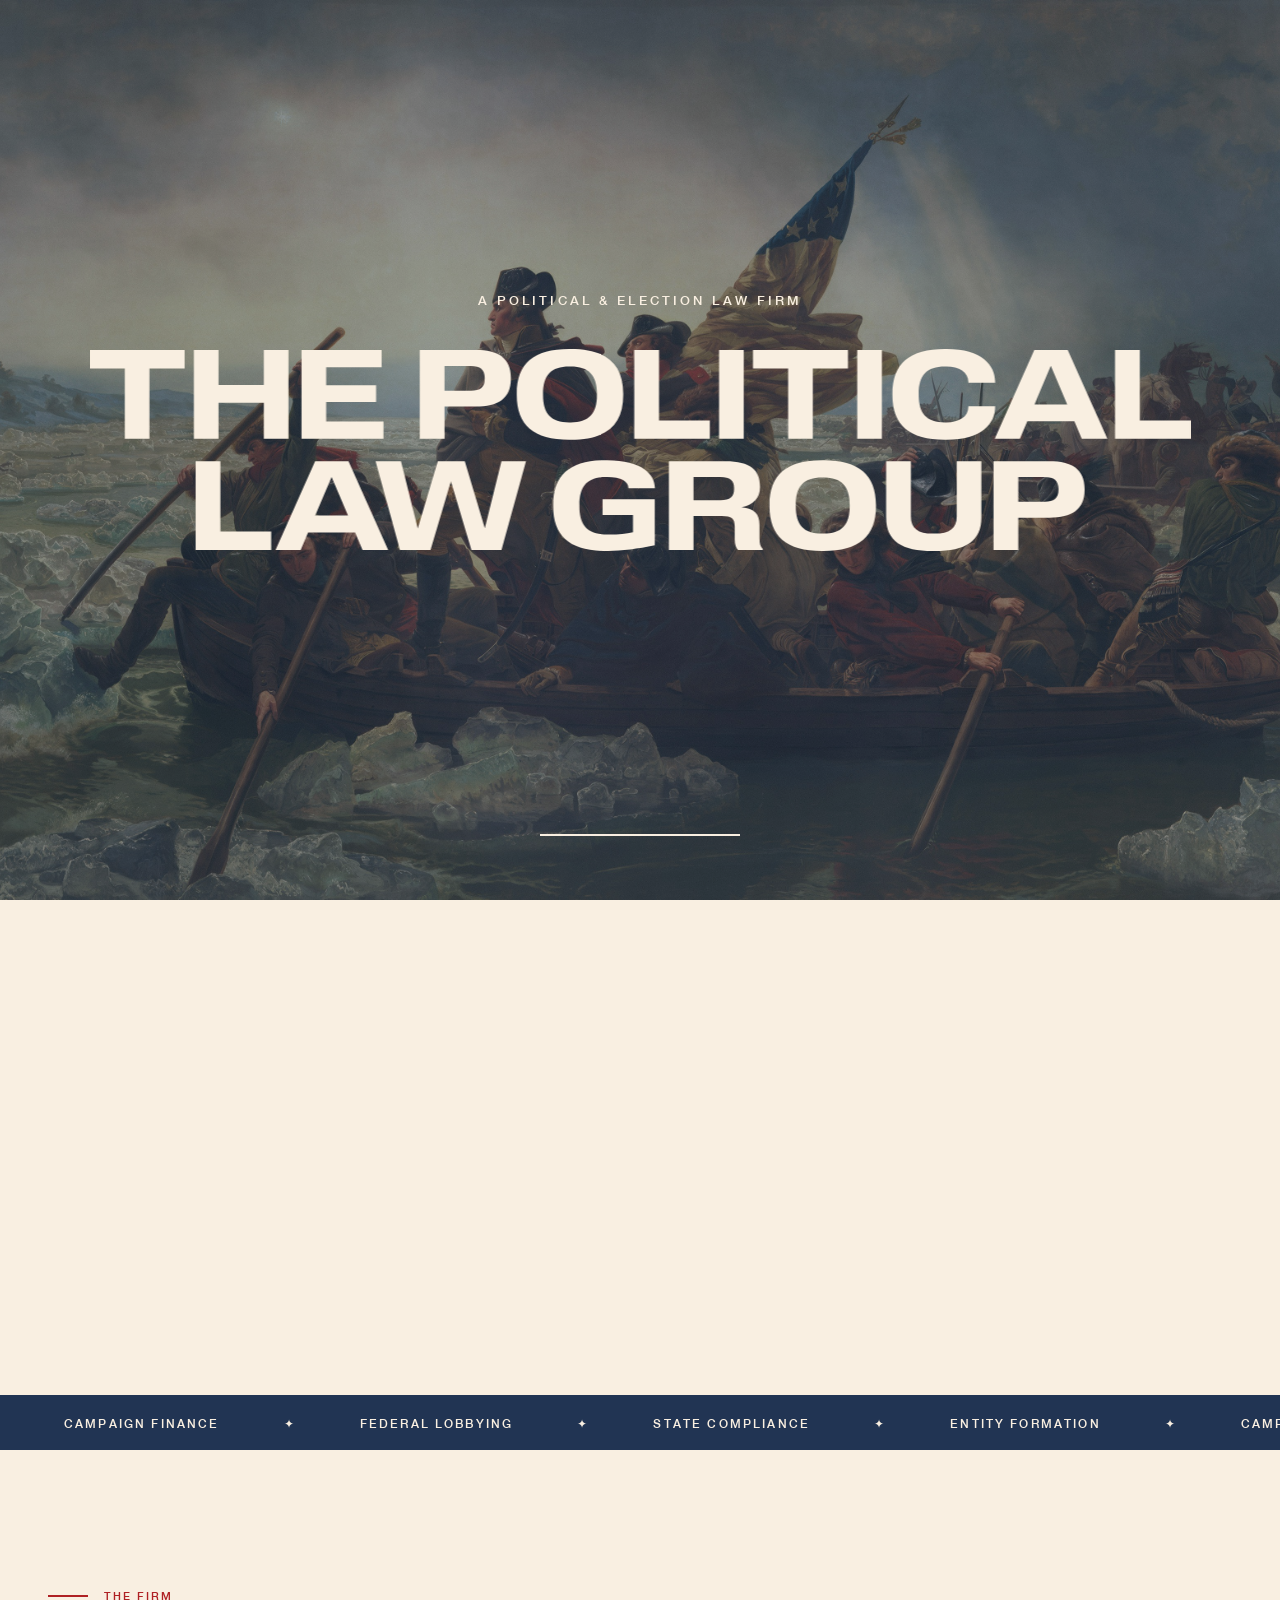
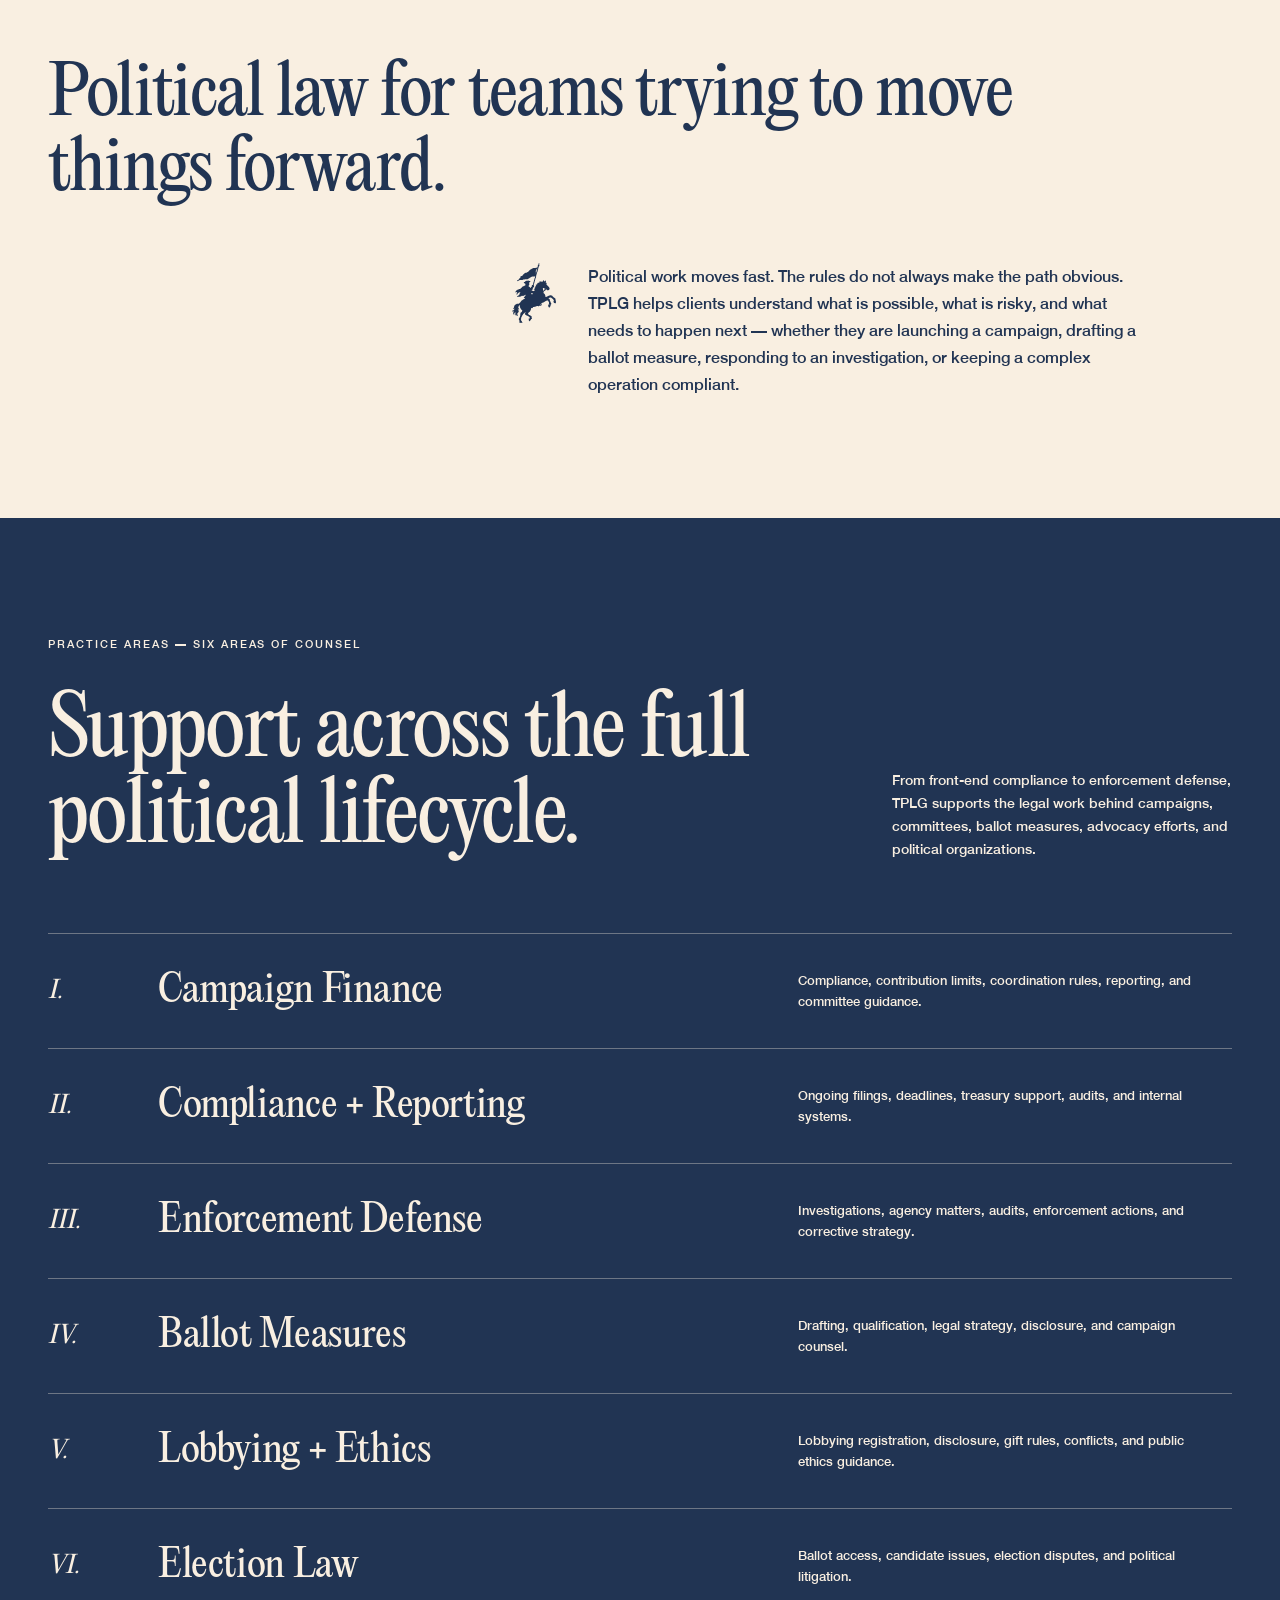
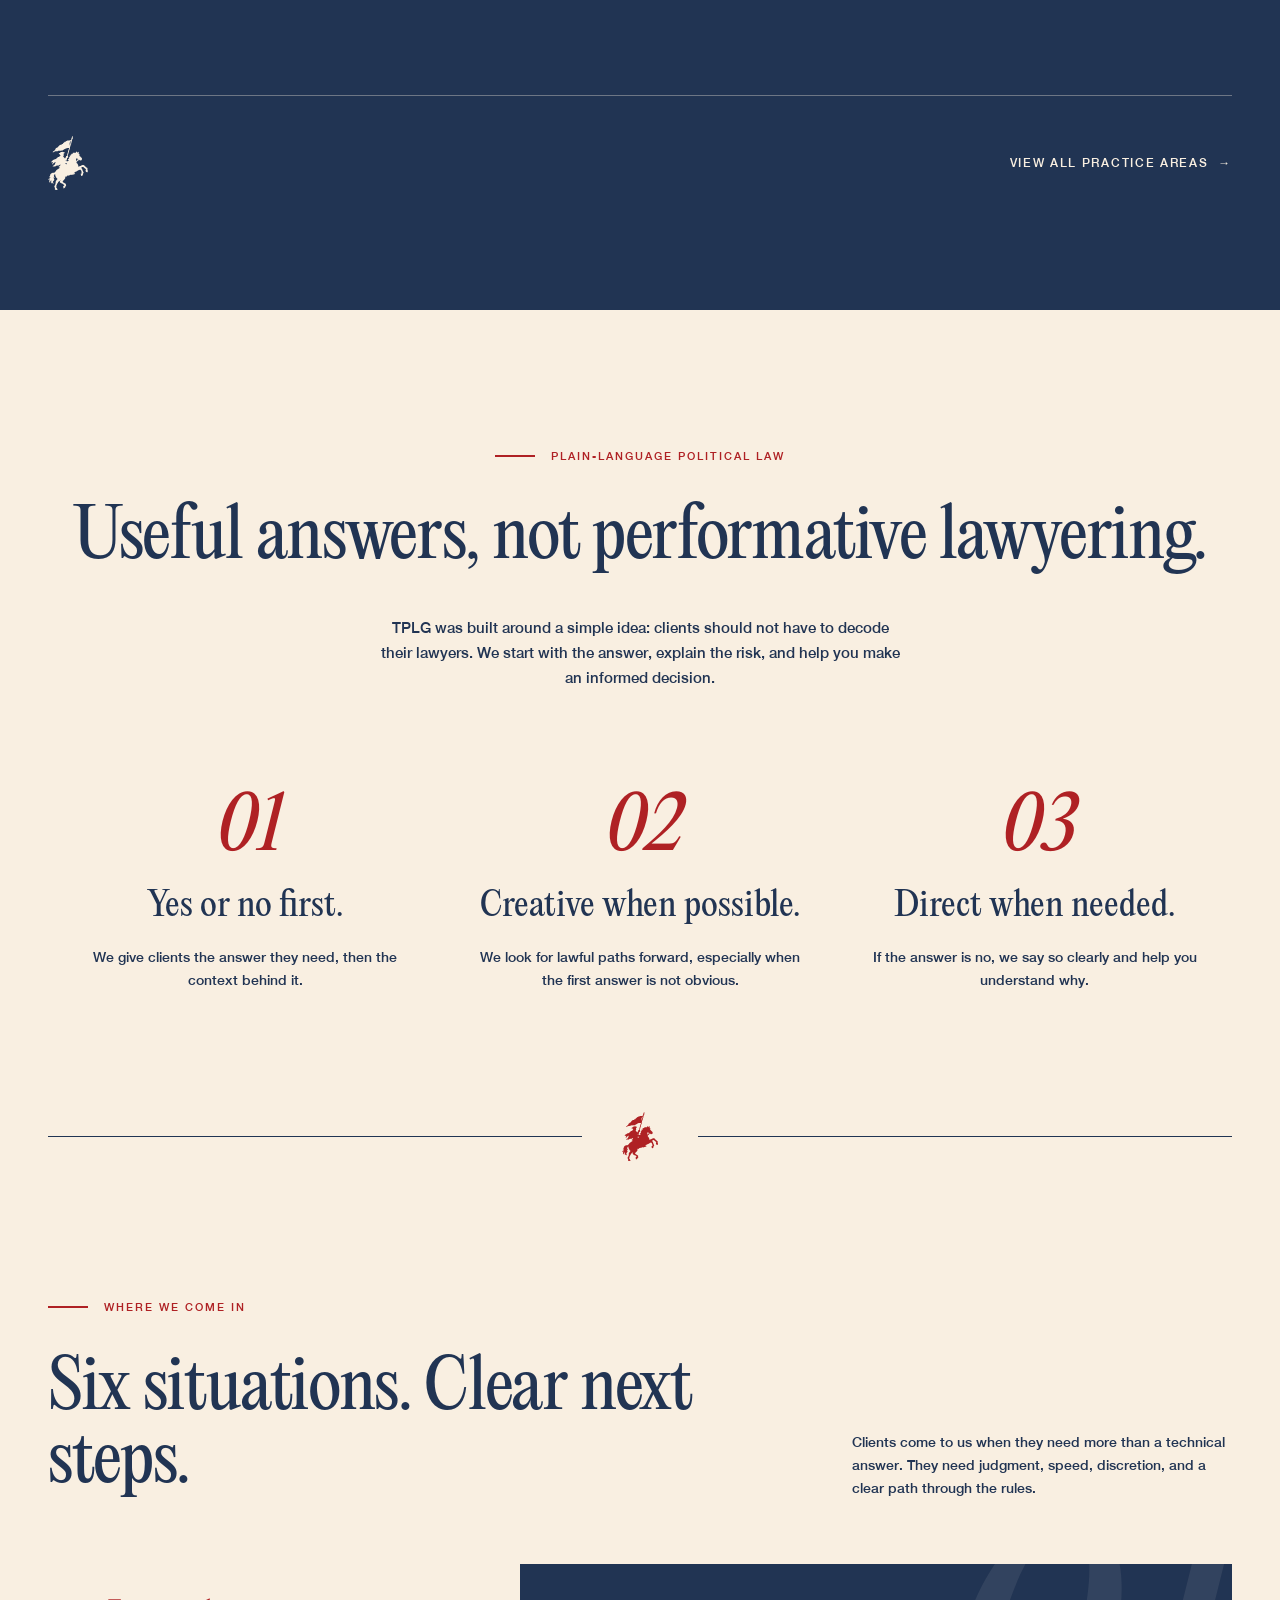
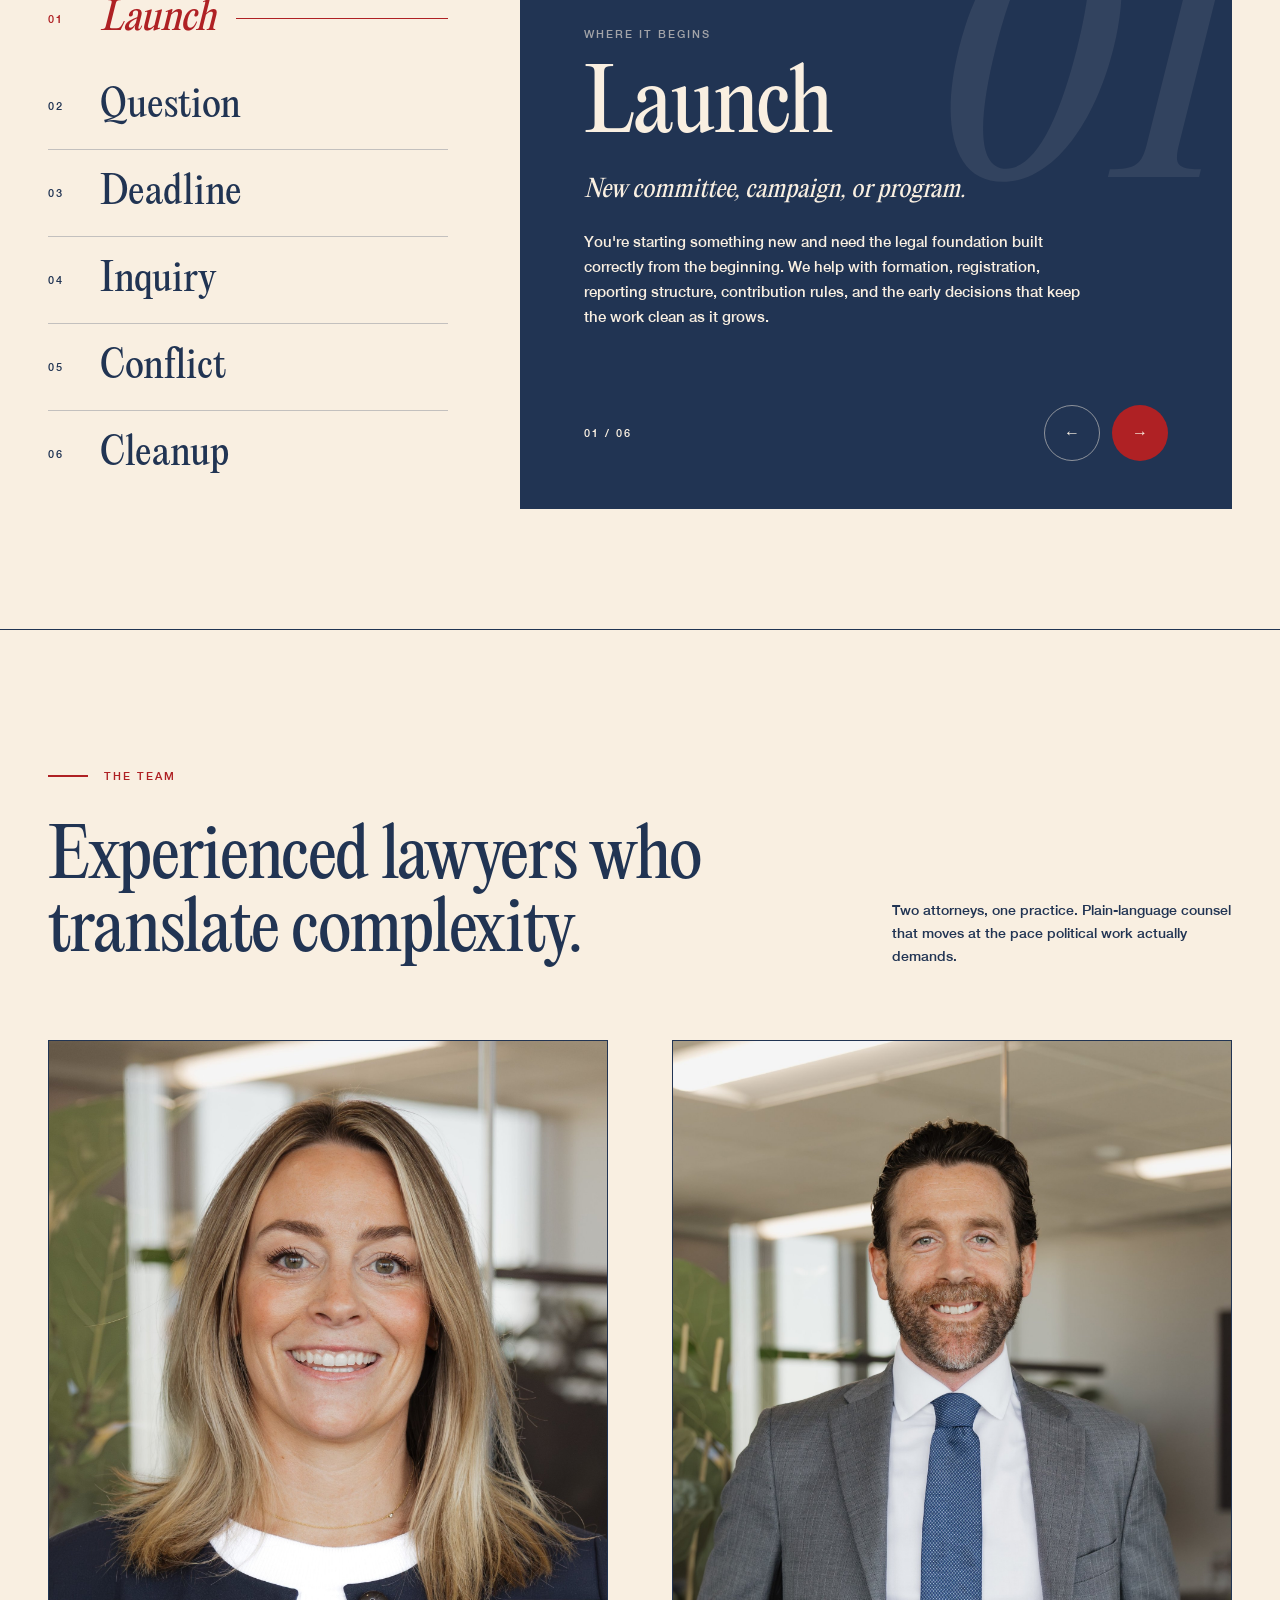
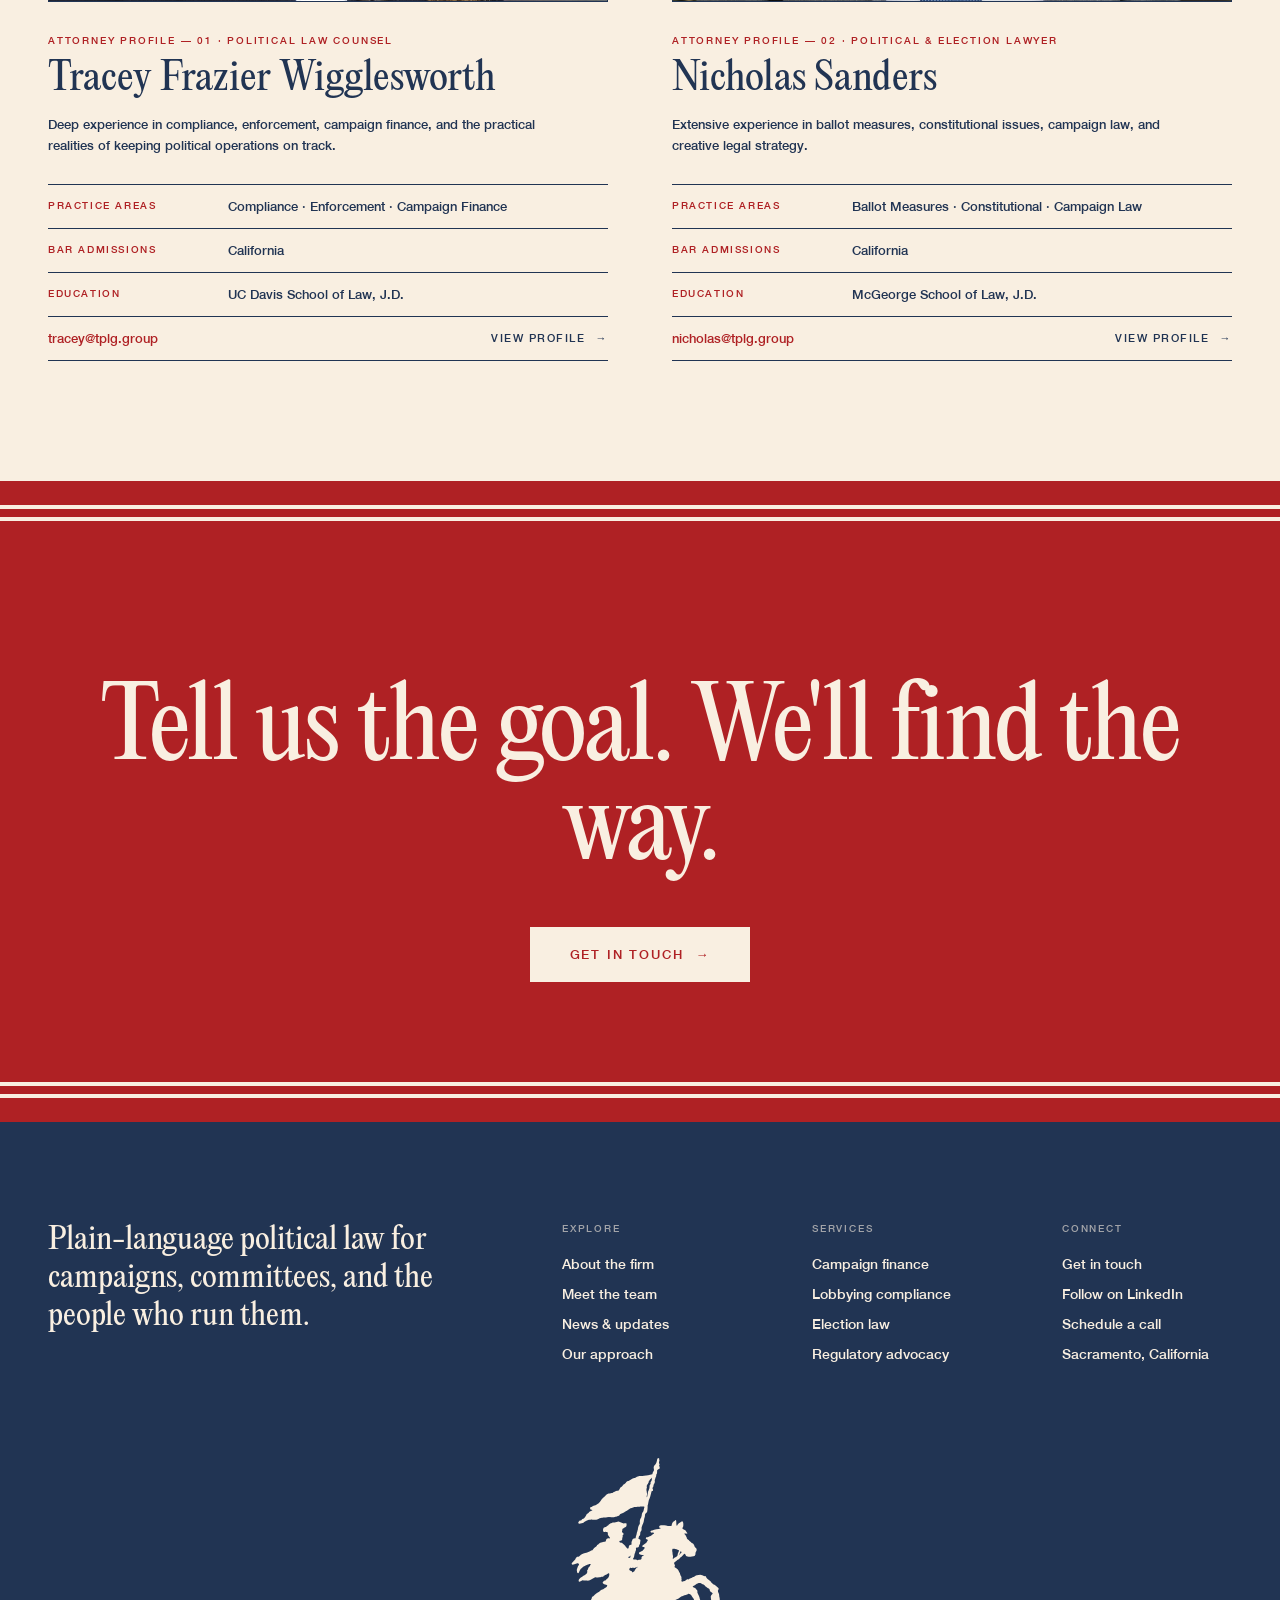
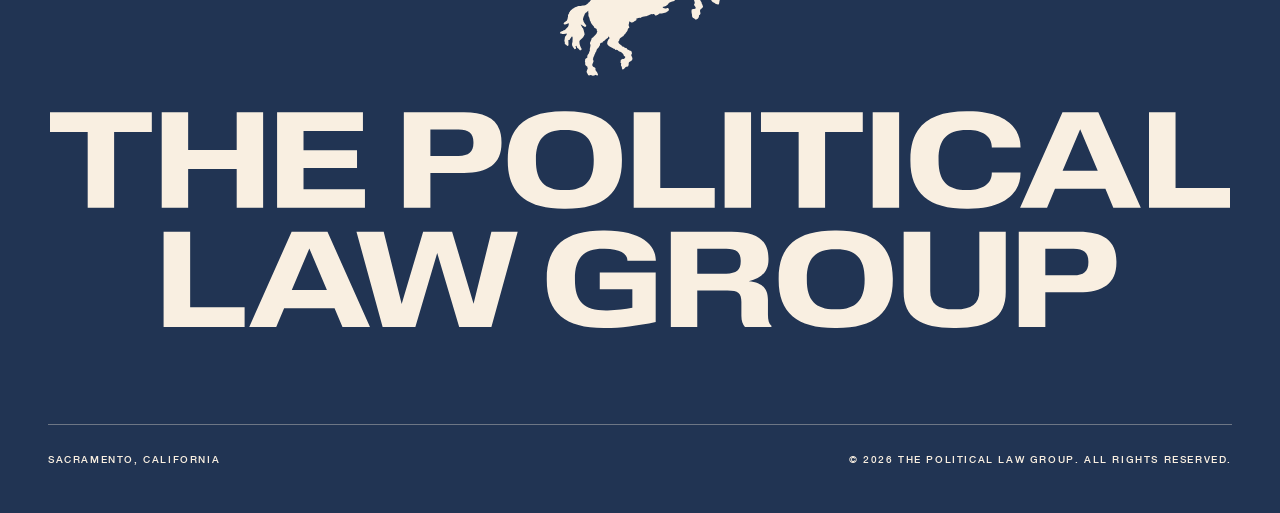
==== index.html @ 7b1a7333 "TPLG homepage — initial build Editorial homepage for The Political Law Group: loading sequence with " ====
<!DOCTYPE html>
<html lang="en">
<head>
  <meta charset="UTF-8" />
  <meta name="viewport" content="width=device-width, initial-scale=1.0" />
  <title>The Political Law Group — A Political &amp; Election Law Firm</title>
  <meta name="description" content="Fast, clear answers on campaign finance, lobbying, and political activity — so your organization keeps moving." />
  <link rel="stylesheet" href="styles.css" />
</head>
<body class="is-loading">

  <!-- ===================== LOADER ===================== -->
  <div class="loader" id="loader" aria-hidden="true">
    <img class="loader__painting" id="loaderPainting" src="assets/Loading.jpg" alt="" />
    <div class="loader__tint"></div>
    <span class="loader__tagline" id="loaderTagline">A Political &amp; Election Law Firm</span>
    <div class="loader__mark" id="loaderMark">
      <img class="loader__mark-white" id="loaderMarkWhite" src="assets/Wordmark-White.svg" alt="The Political Law Group" />
      <img class="loader__mark-navy" id="loaderMarkNavy" src="assets/Wordmark.svg" alt="" />
    </div>
    <div class="loader__progress"><div class="loader__progress-fill" id="loaderProgress"></div></div>
  </div>

  <!-- ===================== HEADER ===================== -->
  <header class="nav" id="siteHeader">
    <div class="nav__side nav__side--left">
      <span class="micro">Sacramento, California</span>
    </div>
    <img class="nav__wordmark" id="headerMark" src="assets/Wordmark.svg" alt="The Political Law Group" />
    <div class="nav__side nav__side--right">
      <a class="nav__link" href="#contact">Contact</a>
      <button class="menu-btn" id="menuBtn" aria-expanded="false" aria-controls="menuOverlay">
        <svg viewBox="0 0 18 10" width="18" height="10" aria-hidden="true"><line x1="0" y1="1" x2="18" y2="1"/><line x1="0" y1="9" x2="18" y2="9"/></svg>
        <span>Menu</span>
      </button>
    </div>
  </header>

  <!-- ===================== MENU OVERLAY ===================== -->
  <div class="menu" id="menuOverlay" aria-hidden="true">
    <div class="menu__bar">
      <span class="micro micro--cream">Sacramento, California</span>
      <img class="menu__wordmark" src="assets/Wordmark-White.svg" alt="The Political Law Group" />
      <button class="menu-btn menu-btn--close" id="menuClose">
        <svg viewBox="0 0 14 14" width="14" height="14" aria-hidden="true"><line x1="1" y1="1" x2="13" y2="13"/><line x1="13" y1="1" x2="1" y2="13"/></svg>
        <span>Close</span>
      </button>
    </div>
    <div class="menu__body">
      <nav class="menu__primary" aria-label="Main">
        <a class="menu__item" href="#practice-areas"><span class="menu__num">01</span><span class="menu__label">Practice Areas</span></a>
        <a class="menu__item" href="#team"><span class="menu__num">02</span><span class="menu__label">Team</span></a>
        <a class="menu__item" href="#"><span class="menu__num">03</span><span class="menu__label">Newsroom</span></a>
        <a class="menu__item" href="#approach"><span class="menu__num">04</span><span class="menu__label">Our Approach</span></a>
        <a class="menu__item" href="#contact"><span class="menu__num">05</span><span class="menu__label">Contact</span></a>
      </nav>
      <aside class="menu__aside">
        <div class="menu__aside-links">
          <span class="micro micro--dim">Practice Areas</span>
          <a href="#practice-areas">Campaign Finance</a>
          <a href="#practice-areas">Compliance + Reporting</a>
          <a href="#practice-areas">Enforcement Defense</a>
          <a href="#practice-areas">Ballot Measures</a>
          <a href="#practice-areas">Lobbying + Ethics</a>
          <a href="#practice-areas">Election Law</a>
        </div>
        <div class="menu__aside-bottom">
          <img src="assets/Mark-White.svg" alt="" width="44" height="60" />
          <span class="menu__tagline">Get to Yes.</span>
          <span class="micro micro--dim">Sacramento, California</span>
        </div>
      </aside>
    </div>
  </div>

  <main>
    <!-- ===================== HERO ===================== -->
    <section class="hero">
      <h1 class="hero__title reveal-load" data-load-order="1">An old promise.<br />New work.</h1>
      <div class="hero__sub">
        <div class="hero__mark reveal-load" data-load-order="3"><img src="assets/Mark-Red.svg" alt="" /></div>
        <p class="hero__dek reveal-load" data-load-order="2">Fast, clear answers on campaign finance, lobbying, and political activity&nbsp;— so your organization keeps moving.</p>
        <div class="hero__cta reveal-load" data-load-order="3">
          <a class="btn btn--red" href="#practice-areas">See Practice Areas</a>
        </div>
      </div>
      <div class="hero__image reveal-load" data-load-order="4">
        <img src="assets/Sacramento.jpg" alt="The Sacramento skyline with the California State Capitol" />
      </div>
    </section>

    <!-- ===================== TICKER ===================== -->
    <div class="ticker" aria-hidden="true">
      <div class="ticker__track" id="tickerTrack">
        <span>Campaign Finance</span><span class="ticker__star">✦</span>
        <span>Federal Lobbying</span><span class="ticker__star">✦</span>
        <span>State Compliance</span><span class="ticker__star">✦</span>
        <span>Entity Formation</span><span class="ticker__star">✦</span>
      </div>
    </div>

    <!-- ===================== INTRO ===================== -->
    <section class="intro">
      <div class="kicker reveal"><span class="kicker__rule"></span><span class="micro micro--red">The Firm</span></div>
      <h2 class="intro__statement reveal">Political law for teams trying to move things forward.</h2>
      <div class="intro__body-row reveal">
        <div class="intro__body-col">
          <img src="assets/Mark-Blue.svg" alt="" width="44" height="60" />
          <p>Political work moves fast. The rules do not always make the path obvious. TPLG helps clients understand what is possible, what is risky, and what needs to happen next — whether they are launching a campaign, drafting a ballot measure, responding to an investigation, or keeping a complex operation compliant.</p>
        </div>
      </div>
    </section>

    <!-- ===================== PRACTICE AREAS ===================== -->
    <section class="pa" id="practice-areas">
      <div class="pa__header">
        <div class="pa__header-left">
          <span class="micro micro--cream reveal">Practice Areas — Six Areas of Counsel</span>
          <h2 class="pa__title reveal">Support across the full political lifecycle.</h2>
        </div>
        <p class="pa__dek reveal">From front-end compliance to enforcement defense, TPLG supports the legal work behind campaigns, committees, ballot measures, advocacy efforts, and political organizations.</p>
      </div>
      <div class="pa__list">
        <div class="pa__row reveal"><span class="pa__numeral">I.</span><span class="pa__name">Campaign Finance</span><p class="pa__desc">Compliance, contribution limits, coordination rules, reporting, and committee guidance.</p></div>
        <div class="pa__row reveal"><span class="pa__numeral">II.</span><span class="pa__name">Compliance + Reporting</span><p class="pa__desc">Ongoing filings, deadlines, treasury support, audits, and internal systems.</p></div>
        <div class="pa__row reveal"><span class="pa__numeral">III.</span><span class="pa__name">Enforcement Defense</span><p class="pa__desc">Investigations, agency matters, audits, enforcement actions, and corrective strategy.</p></div>
        <div class="pa__row reveal"><span class="pa__numeral">IV.</span><span class="pa__name">Ballot Measures</span><p class="pa__desc">Drafting, qualification, legal strategy, disclosure, and campaign counsel.</p></div>
        <div class="pa__row reveal"><span class="pa__numeral">V.</span><span class="pa__name">Lobbying + Ethics</span><p class="pa__desc">Lobbying registration, disclosure, gift rules, conflicts, and public ethics guidance.</p></div>
        <div class="pa__row reveal"><span class="pa__numeral">VI.</span><span class="pa__name">Election Law</span><p class="pa__desc">Ballot access, candidate issues, election disputes, and political litigation.</p></div>
      </div>
      <div class="pa__footer reveal">
        <img src="assets/Mark-White.svg" alt="" width="40" height="54" />
        <a class="text-link text-link--cream" href="#practice-areas">View All Practice Areas <span class="arrow">→</span></a>
      </div>
    </section>

    <!-- ===================== APPROACH ===================== -->
    <section class="approach" id="approach">
      <div class="kicker kicker--center reveal"><span class="kicker__rule"></span><span class="micro micro--red">Plain-Language Political Law</span></div>
      <h2 class="approach__title reveal">Useful answers, not performative lawyering.</h2>
      <p class="approach__dek reveal">TPLG was built around a simple idea: clients should not have to decode their lawyers. We start with the answer, explain the risk, and help you make an informed decision.</p>
      <div class="approach__cols reveal">
        <div class="approach__col"><span class="approach__num">01</span><h3>Yes or no first.</h3><p>We give clients the answer they need, then the context behind it.</p></div>
        <div class="approach__col"><span class="approach__num">02</span><h3>Creative when possible.</h3><p>We look for lawful paths forward, especially when the first answer is not obvious.</p></div>
        <div class="approach__col"><span class="approach__num">03</span><h3>Direct when needed.</h3><p>If the answer is no, we say so clearly and help you understand why.</p></div>
      </div>
    </section>

    <!-- ===================== DIVIDER ===================== -->
    <div class="divider reveal" aria-hidden="true">
      <span class="divider__rule"></span>
      <img src="assets/Mark-Red.svg" alt="" width="36" height="49" />
      <span class="divider__rule"></span>
    </div>

    <!-- ===================== SITUATIONS ===================== -->
    <section class="situations" id="situations">
      <div class="situations__header">
        <div class="situations__header-left">
          <div class="kicker reveal"><span class="kicker__rule"></span><span class="micro micro--red">Where We Come In</span></div>
          <h2 class="situations__title reveal">Six situations. Clear next steps.</h2>
        </div>
        <p class="situations__dek reveal">Clients come to us when they need more than a technical answer. They need judgment, speed, discretion, and a clear path through the rules.</p>
      </div>
      <div class="situations__carousel reveal">
        <div class="situations__index" id="situationsIndex" role="tablist" aria-label="Situations"></div>
        <div class="situation-card">
          <span class="situation-card__ghost" id="cardGhost">01</span>
          <div class="situation-card__content" id="cardContent">
            <span class="micro micro--dim-cream" id="cardKicker">Where It Begins</span>
            <span class="situation-card__word" id="cardWord">Launch</span>
            <span class="situation-card__case" id="cardCase">New committee, campaign, or program.</span>
            <p class="situation-card__body" id="cardBody">You're starting something new and need the legal foundation built correctly from the beginning. We help with formation, registration, reporting structure, contribution rules, and the early decisions that keep the work clean as it grows.</p>
          </div>
          <div class="situation-card__bottom">
            <span class="micro micro--cream" id="cardCounter">01 / 06</span>
            <div class="situation-card__arrows">
              <button class="arrow-btn arrow-btn--ghost" id="prevBtn" aria-label="Previous situation">←</button>
              <button class="arrow-btn arrow-btn--red" id="nextBtn" aria-label="Next situation">→</button>
            </div>
          </div>
        </div>
      </div>
    </section>

    <!-- ===================== TEAM ===================== -->
    <section class="team" id="team">
      <div class="team__header">
        <div class="team__header-left">
          <div class="kicker reveal"><span class="kicker__rule"></span><span class="micro micro--red">The Team</span></div>
          <h2 class="team__title reveal">Experienced lawyers who translate complexity.</h2>
        </div>
        <p class="team__dek reveal">Two attorneys, one practice. Plain-language counsel that moves at the pace political work actually demands.</p>
      </div>
      <div class="team__grid">
        <article class="profile reveal">
          <div class="profile__portrait"><img src="assets/Tracey.jpg" alt="Portrait of Tracey Frazier Wigglesworth" /></div>
          <span class="micro micro--red profile__kicker">Attorney Profile — 01 · Political Law Counsel</span>
          <h3 class="profile__name">Tracey Frazier Wigglesworth</h3>
          <p class="profile__bio">Deep experience in compliance, enforcement, campaign finance, and the practical realities of keeping political operations on track.</p>
          <div class="profile__details">
            <div class="profile__row"><span class="micro micro--red">Practice Areas</span><span>Compliance · Enforcement · Campaign Finance</span></div>
            <div class="profile__row"><span class="micro micro--red">Bar Admissions</span><span>California</span></div>
            <div class="profile__row"><span class="micro micro--red">Education</span><span>UC Davis School of Law, J.D.</span></div>
            <div class="profile__row profile__row--last">
              <a class="profile__email" href="mailto:tracey@tplg.group">tracey@tplg.group</a>
              <a class="text-link" href="#team">View Profile <span class="arrow">→</span></a>
            </div>
          </div>
        </article>
        <article class="profile reveal">
          <div class="profile__portrait"><img src="assets/Nicholas.jpg" alt="Portrait of Nicholas Sanders" /></div>
          <span class="micro micro--red profile__kicker">Attorney Profile — 02 · Political &amp; Election Lawyer</span>
          <h3 class="profile__name">Nicholas Sanders</h3>
          <p class="profile__bio">Extensive experience in ballot measures, constitutional issues, campaign law, and creative legal strategy.</p>
          <div class="profile__details">
            <div class="profile__row"><span class="micro micro--red">Practice Areas</span><span>Ballot Measures · Constitutional · Campaign Law</span></div>
            <div class="profile__row"><span class="micro micro--red">Bar Admissions</span><span>California</span></div>
            <div class="profile__row"><span class="micro micro--red">Education</span><span>McGeorge School of Law, J.D.</span></div>
            <div class="profile__row profile__row--last">
              <a class="profile__email" href="mailto:nicholas@tplg.group">nicholas@tplg.group</a>
              <a class="text-link" href="#team">View Profile <span class="arrow">→</span></a>
            </div>
          </div>
        </article>
      </div>
    </section>

    <!-- ===================== CTA ===================== -->
    <section class="cta" id="contact">
      <div class="cta__stripe cta__stripe--top" aria-hidden="true"></div>
      <div class="cta__stripe cta__stripe--bottom" aria-hidden="true"></div>
      <span class="micro micro--cream reveal">Ready When You Are</span>
      <h2 class="cta__title reveal">Tell us the goal. We'll find the way.</h2>
      <a class="btn btn--cream reveal" href="mailto:tracey@tplg.group">Get in Touch <span class="arrow">→</span></a>
    </section>
  </main>

  <!-- ===================== FOOTER ===================== -->
  <footer class="footer">
    <div class="footer__top">
      <p class="footer__tagline">Plain-language political law for campaigns, committees, and the people who run them.</p>
      <div class="footer__cols">
        <div class="footer__col">
          <span class="micro micro--dim-cream">Explore</span>
          <a href="#approach">About the firm</a>
          <a href="#team">Meet the team</a>
          <a href="#">News &amp; updates</a>
          <a href="#approach">Our approach</a>
        </div>
        <div class="footer__col">
          <span class="micro micro--dim-cream">Services</span>
          <a href="#practice-areas">Campaign finance</a>
          <a href="#practice-areas">Lobbying compliance</a>
          <a href="#practice-areas">Election law</a>
          <a href="#practice-areas">Regulatory advocacy</a>
        </div>
        <div class="footer__col">
          <span class="micro micro--dim-cream">Connect</span>
          <a href="mailto:tracey@tplg.group">Get in touch</a>
          <a href="#">Follow on LinkedIn</a>
          <a href="mailto:tracey@tplg.group">Schedule a call</a>
          <span class="footer__plain">Sacramento, California</span>
        </div>
      </div>
    </div>
    <div class="footer__lockup reveal">
      <img src="assets/Full-White.svg" alt="The Political Law Group" />
    </div>
    <div class="footer__bottom">
      <span class="micro micro--cream">Sacramento, California</span>
      <span class="micro micro--cream">© 2026 The Political Law Group. All rights reserved.</span>
    </div>
  </footer>

  <script src="script.js"></script>
</body>
</html>
---- styles.css ----
/* ============ TPLG — The Political Law Group ============ */

@font-face {
  font-family: "PP Editorial New";
  src: url("fonts/PPEditorialNew-Regular.otf") format("opentype");
  font-weight: 400;
  font-style: normal;
  font-display: swap;
}
@font-face {
  font-family: "Helvetica Neue Web";
  src: url("fonts/HelveticaNeue-Medium.ttf") format("truetype");
  font-weight: 500;
  font-style: normal;
  font-display: swap;
}

:root {
  --cream: #f9efe1;
  --navy: #213453;
  --red: #af2124;
  --cream-35: rgba(249, 239, 225, 0.35);
  --cream-60: rgba(249, 239, 225, 0.6);
  --navy-25: rgba(33, 52, 83, 0.25);
  --font-display: "PP Editorial New", "Times New Roman", serif;
  --font-body: "Helvetica Neue Web", "Helvetica Neue", Helvetica, Arial, sans-serif;
  --gutter: 48px;
  --ease-out: cubic-bezier(0.22, 1, 0.36, 1);
  --ease-spring: cubic-bezier(0.34, 1.4, 0.64, 1);
}

* { margin: 0; padding: 0; box-sizing: border-box; }
html { scroll-behavior: smooth; }
body {
  background: var(--cream);
  color: var(--navy);
  font-family: var(--font-body);
  font-weight: 500;
  overflow-x: hidden;
}
body.is-loading { overflow: hidden; }
img { display: block; max-width: 100%; }
a { color: inherit; text-decoration: none; }
button { font: inherit; background: none; border: none; cursor: pointer; }

/* ---------- shared type ---------- */
.micro {
  font-size: 11px;
  letter-spacing: 0.18em;
  text-transform: uppercase;
  color: var(--navy);
}
.micro--red { color: var(--red); }
.micro--cream { color: var(--cream); }
.micro--dim { color: var(--cream-60); }
.micro--dim-cream { color: var(--cream-60); }

.kicker { display: flex; align-items: center; gap: 16px; }
.kicker--center { justify-content: center; }
.kicker__rule { width: 40px; height: 2px; background: var(--red); }

.btn {
  display: inline-flex;
  align-items: center;
  gap: 12px;
  padding: 16px 28px;
  font-size: 12px;
  letter-spacing: 0.14em;
  text-transform: uppercase;
  transition: transform 0.35s var(--ease-out), background-color 0.35s, color 0.35s;
}
.btn--red { background: var(--red); color: var(--cream); }
.btn--red:hover { background: var(--navy); transform: translateY(-2px); }
.btn--cream { background: var(--cream); color: var(--red); padding: 20px 40px; font-size: 13px; }
.btn--cream:hover { background: var(--navy); color: var(--cream); transform: translateY(-2px); }

.text-link {
  font-size: 11px;
  letter-spacing: 0.14em;
  text-transform: uppercase;
  color: var(--navy);
  display: inline-flex;
  align-items: center;
  gap: 10px;
}
.text-link .arrow { transition: transform 0.3s var(--ease-out); }
.text-link:hover .arrow { transform: translateX(6px); }
.text-link--cream { color: var(--cream); font-size: 12px; }

/* ---------- loader ---------- */
.loader {
  position: fixed;
  inset: 0;
  z-index: 100;
  background: #1a2436;
  overflow: hidden;
  transition: transform 0.8s cubic-bezier(0.65, 0, 0.35, 1);
}
.loader__painting {
  position: absolute;
  inset: 0;
  width: 100%;
  height: 100%;
  object-fit: cover;
  opacity: 0;
  transform: scale(1.06);
  transition: opacity 1.2s ease-out, transform 1.4s ease-out;
}
.loader__tint {
  position: absolute;
  inset: 0;
  background: rgba(33, 52, 83, 0.45);
}
.loader.is-visible .loader__painting { opacity: 1; transform: scale(1); }

.loader__tagline {
  position: absolute;
  left: 50%;
  top: 20vh;
  transform: translate(-50%, 12px);
  font-size: 13px;
  letter-spacing: 0.24em;
  text-transform: uppercase;
  color: var(--cream);
  opacity: 0;
  transition: opacity 0.6s ease-out, transform 0.6s var(--ease-out);
  white-space: nowrap;
}
.loader__tagline.is-shown { opacity: 1; transform: translate(-50%, 0); }

.loader__mark {
  position: fixed;
  left: 50%;
  top: 50%;
  transform: translate(-50%, -50%) translateY(60px);
  z-index: 101;
  opacity: 0;
  transition:
    width 0.7s var(--ease-spring),
    transform 0.9s var(--ease-out),
    opacity 0.9s ease-out;
  will-change: transform, width;
}
.loader__mark.is-entering { opacity: 1; transform: translate(-50%, -50%); }
.loader__mark.is-flying {
  transition:
    left 0.8s cubic-bezier(0.65, 0, 0.35, 1),
    top 0.8s cubic-bezier(0.65, 0, 0.35, 1),
    width 0.8s cubic-bezier(0.65, 0, 0.35, 1);
}
.loader__mark img { width: 100%; height: auto; }
.loader__mark-navy {
  position: absolute;
  inset: 0;
  opacity: 0;
  transition: opacity 0.45s ease-in 0.25s;
}
.loader__mark.is-landing .loader__mark-navy { opacity: 1; }
.loader__mark.is-landing .loader__mark-white { opacity: 0; transition: opacity 0.45s ease-in 0.25s; }

.loader__progress {
  position: absolute;
  left: 50%;
  bottom: 64px;
  transform: translateX(-50%);
  width: 200px;
  height: 2px;
  background: rgba(249, 239, 225, 0.25);
}
.loader__progress-fill {
  width: 0%;
  height: 100%;
  background: var(--cream);
  transition: width 1.6s ease-in-out;
}
.loader.is-revealing { transform: translateY(-100%); }
.loader.is-done { display: none; }

/* ---------- header ---------- */
.nav {
  display: flex;
  align-items: center;
  justify-content: space-between;
  padding: 28px var(--gutter);
  border-bottom: 1px solid var(--navy);
  background: var(--cream);
}
.nav__side { display: flex; align-items: center; gap: 24px; width: 380px; flex-shrink: 0; }
.nav__side--right { justify-content: flex-end; }
.nav__side .micro { letter-spacing: 0.14em; }
.nav__wordmark { width: 380px; height: auto; flex-shrink: 0; }
body.is-loading .nav__wordmark { visibility: hidden; }
.nav__link {
  font-size: 12px;
  letter-spacing: 0.08em;
  text-transform: uppercase;
  position: relative;
}
.nav__link::after {
  content: "";
  position: absolute;
  left: 0;
  bottom: -4px;
  width: 100%;
  height: 1px;
  background: var(--navy);
  transform: scaleX(0);
  transform-origin: right;
  transition: transform 0.35s var(--ease-out);
}
.nav__link:hover::after { transform: scaleX(1); transform-origin: left; }

.menu-btn {
  display: flex;
  align-items: center;
  gap: 12px;
  padding: 14px 22px;
  background: var(--navy);
  color: var(--cream);
  font-size: 12px;
  letter-spacing: 0.14em;
  text-transform: uppercase;
  transition: background-color 0.35s;
}
.menu-btn svg line { stroke: var(--cream); stroke-width: 2; transition: transform 0.3s; }
.menu-btn:hover { background: var(--red); }
.menu-btn--close { background: var(--red); }
.menu-btn--close:hover { background: #8c1a1d; }

/* ---------- menu overlay ---------- */
.menu {
  position: fixed;
  inset: 0;
  z-index: 90;
  display: flex;
  flex-direction: column;
  background: var(--navy);
  transform: translateY(-100%);
  visibility: hidden;
  transition: transform 0.65s cubic-bezier(0.65, 0, 0.35, 1), visibility 0s linear 0.65s;
}
.menu.is-open {
  transform: translateY(0);
  visibility: visible;
  transition: transform 0.65s cubic-bezier(0.65, 0, 0.35, 1);
}
.menu__bar {
  display: flex;
  align-items: center;
  justify-content: space-between;
  padding: 28px var(--gutter);
  border-bottom: 1px solid var(--cream-35);
}
.menu__bar .micro--cream { letter-spacing: 0.14em; }
.menu__wordmark { width: 480px; height: auto; }
.menu__body {
  display: flex;
  gap: 80px;
  flex: 1;
  padding: 60px var(--gutter) 48px;
  overflow-y: auto;
}
.menu__primary { display: flex; flex-direction: column; flex: 1; }
.menu__item {
  display: flex;
  align-items: center;
  gap: 32px;
  padding: 26px 0;
  border-bottom: 1px solid var(--cream-35);
  opacity: 0;
  transform: translateY(24px);
  transition: opacity 0.5s var(--ease-out), transform 0.5s var(--ease-out);
}
.menu.is-open .menu__item { opacity: 1; transform: translateY(0); }
.menu.is-open .menu__item:nth-child(1) { transition-delay: 0.25s; }
.menu.is-open .menu__item:nth-child(2) { transition-delay: 0.32s; }
.menu.is-open .menu__item:nth-child(3) { transition-delay: 0.39s; }
.menu.is-open .menu__item:nth-child(4) { transition-delay: 0.46s; }
.menu.is-open .menu__item:nth-child(5) { transition-delay: 0.53s; }
.menu__num { font-size: 11px; letter-spacing: 0.18em; color: var(--cream-60); width: 48px; flex-shrink: 0; }
.menu__label {
  font-family: var(--font-display);
  font-weight: 400;
  font-size: clamp(40px, 4.4vw, 64px);
  line-height: 1.06;
  letter-spacing: -0.02em;
  color: var(--cream);
  transition: transform 0.4s var(--ease-out), color 0.3s;
}
.menu__item:hover .menu__label { transform: translateX(16px); }
.menu__aside {
  display: flex;
  flex-direction: column;
  justify-content: space-between;
  width: 340px;
  flex-shrink: 0;
  padding-top: 16px;
}
.menu__aside-links { display: flex; flex-direction: column; gap: 16px; }
.menu__aside-links .micro { padding-bottom: 10px; }
.menu__aside-links a { font-size: 14px; color: var(--cream); width: fit-content; position: relative; }
.menu__aside-links a::after {
  content: ""; position: absolute; left: 0; bottom: -3px; width: 100%; height: 1px;
  background: var(--cream); transform: scaleX(0); transform-origin: right; transition: transform 0.3s var(--ease-out);
}
.menu__aside-links a:hover::after { transform: scaleX(1); transform-origin: left; }
.menu__aside-bottom { display: flex; flex-direction: column; gap: 20px; }
.menu__tagline { font-family: var(--font-display); font-style: italic; font-size: 22px; color: var(--cream); }

/* ---------- hero ---------- */
.hero { padding: 170px var(--gutter) 0; }
.hero__title {
  font-family: var(--font-display);
  font-weight: 400;
  font-size: clamp(72px, 11.5vw, 165px);
  line-height: 0.98;
  letter-spacing: -0.03em;
  text-align: center;
}
.hero__sub {
  display: flex;
  align-items: flex-end;
  justify-content: space-between;
  padding: 40px 16px 0;
}
.hero__mark { display: flex; align-items: flex-end; width: 260px; flex-shrink: 0; }
.hero__mark img { width: 88px; height: auto; }
.hero__dek { font-size: 15px; line-height: 24px; width: 420px; text-align: center; }
.hero__cta { display: flex; justify-content: flex-end; width: 260px; flex-shrink: 0; }
.hero__image {
  margin: 48px calc(var(--gutter) * -1) 0;
  border-top: 1px solid var(--navy);
  border-bottom: 1px solid var(--navy);
}
.hero__image img { width: 100%; height: 600px; object-fit: cover; }

/* ---------- ticker ---------- */
.ticker {
  background: var(--navy);
  padding: 18px 0;
  overflow: hidden;
  white-space: nowrap;
}
.ticker__track {
  display: inline-flex;
  align-items: center;
  gap: 64px;
  padding-left: 64px;
  animation: ticker-scroll 28s linear infinite;
}
.ticker__track span {
  font-size: 12px;
  letter-spacing: 0.18em;
  text-transform: uppercase;
  color: var(--cream);
}
.ticker__star { font-size: 12px; }
@keyframes ticker-scroll {
  from { transform: translateX(0); }
  to { transform: translateX(-50%); }
}

/* ---------- intro ---------- */
.intro { padding: 140px var(--gutter) 120px; display: flex; flex-direction: column; gap: 56px; }
.intro__statement {
  font-family: var(--font-display);
  font-weight: 400;
  font-size: clamp(48px, 5.3vw, 76px);
  line-height: 1.1;
  letter-spacing: -0.02em;
  max-width: 1100px;
}
.intro__body-row { display: flex; justify-content: flex-end; }
.intro__body-col { display: flex; gap: 32px; width: 720px; max-width: 100%; }
.intro__body-col img { flex-shrink: 0; }
.intro__body-col p { font-size: 16px; line-height: 27px; max-width: 560px; }

/* ---------- practice areas ---------- */
.pa { background: var(--navy); padding: 120px var(--gutter); display: flex; flex-direction: column; gap: 72px; }
.pa__header { display: flex; justify-content: space-between; align-items: flex-end; gap: 48px; }
.pa__header-left { display: flex; flex-direction: column; gap: 40px; }
.pa__title {
  font-family: var(--font-display);
  font-weight: 400;
  font-size: clamp(56px, 6.4vw, 92px);
  line-height: 1.04;
  letter-spacing: -0.02em;
  color: var(--cream);
  max-width: 900px;
}
.pa__dek { font-size: 14px; line-height: 23px; color: var(--cream); width: 340px; flex-shrink: 0; }
.pa__list { display: flex; flex-direction: column; }
.pa__row {
  display: flex;
  align-items: center;
  padding: 32px 0;
  border-top: 1px solid var(--cream-35);
  transition: background-color 0.3s, padding-left 0.4s var(--ease-out);
}
.pa__row:hover { padding-left: 16px; background: rgba(249, 239, 225, 0.04); }
.pa__numeral {
  font-family: var(--font-display);
  font-style: italic;
  font-size: 24px;
  color: var(--cream);
  width: 110px;
  flex-shrink: 0;
}
.pa__name {
  font-family: var(--font-display);
  font-size: clamp(30px, 3vw, 44px);
  letter-spacing: -0.01em;
  color: var(--cream);
  width: 640px;
  flex-shrink: 0;
}
.pa__desc { font-size: 13px; line-height: 21px; color: var(--cream); max-width: 420px; }
.pa__footer {
  display: flex;
  align-items: center;
  justify-content: space-between;
  padding-top: 40px;
  border-top: 1px solid var(--cream-35);
}

/* ---------- approach ---------- */
.approach {
  padding: 140px var(--gutter) 120px;
  display: flex;
  flex-direction: column;
  align-items: center;
  gap: 40px;
}
.approach__title {
  font-family: var(--font-display);
  font-weight: 400;
  font-size: clamp(48px, 5.3vw, 76px);
  line-height: 1.08;
  letter-spacing: -0.02em;
  text-align: center;
  max-width: 1180px;
}
.approach__dek { font-size: 15px; line-height: 25px; max-width: 520px; text-align: center; }
.approach__cols {
  display: flex;
  width: 100%;
  margin-top: 24px;
}
.approach__col {
  display: flex;
  flex-direction: column;
  align-items: center;
  gap: 20px;
  flex: 1;
  padding: 40px 24px 0;
  text-align: center;
}
.approach__num {
  font-family: var(--font-display);
  font-style: italic;
  font-size: 72px;
  line-height: 1;
  color: var(--red);
}
.approach__col h3 { font-family: var(--font-display); font-weight: 400; font-size: 34px; line-height: 40px; }
.approach__col p { font-size: 14px; line-height: 23px; max-width: 340px; }

/* ---------- divider ---------- */
.divider {
  display: flex;
  align-items: center;
  gap: 40px;
  padding: 0 var(--gutter);
}
.divider__rule { flex: 1; height: 1px; background: var(--navy); }

/* ---------- situations ---------- */
.situations { padding: 140px var(--gutter) 120px; display: flex; flex-direction: column; gap: 64px; }
.situations__header { display: flex; justify-content: space-between; align-items: flex-end; gap: 48px; }
.situations__header-left { display: flex; flex-direction: column; gap: 40px; }
.situations__title {
  font-family: var(--font-display);
  font-weight: 400;
  font-size: clamp(48px, 5.3vw, 76px);
  line-height: 1.08;
  letter-spacing: -0.02em;
  max-width: 760px;
}
.situations__dek { font-size: 14px; line-height: 23px; width: 380px; flex-shrink: 0; }
.situations__carousel { display: flex; gap: 72px; align-items: stretch; }
.situations__index { display: flex; flex-direction: column; justify-content: center; width: 400px; flex-shrink: 0; }
.index-item {
  display: flex;
  align-items: center;
  gap: 20px;
  padding: 18px 0;
  border-bottom: 1px solid var(--navy-25);
  text-align: left;
  transition: padding-left 0.3s var(--ease-out);
}
.index-item:last-child { border-bottom: none; }
.index-item__num { font-size: 11px; letter-spacing: 0.14em; color: var(--navy); width: 32px; flex-shrink: 0; transition: color 0.3s; }
.index-item__word {
  font-family: var(--font-display);
  font-weight: 400;
  font-size: clamp(32px, 3vw, 44px);
  color: var(--navy);
  transition: color 0.3s, font-style 0s;
}
.index-item__line { flex: 1; height: 1px; background: var(--red); transform: scaleX(0); transform-origin: left; transition: transform 0.5s var(--ease-out); }
.index-item:hover { padding-left: 8px; }
.index-item.is-active { border-bottom-color: transparent; }
.index-item.is-active .index-item__num,
.index-item.is-active .index-item__word { color: var(--red); }
.index-item.is-active .index-item__word { font-style: italic; }
.index-item.is-active .index-item__line { transform: scaleX(1); }

.situation-card {
  position: relative;
  display: flex;
  flex-direction: column;
  justify-content: space-between;
  flex: 1;
  background: var(--navy);
  padding: 64px 64px 48px;
  overflow: hidden;
  min-height: 545px;
}
.situation-card__ghost {
  position: absolute;
  right: 24px;
  top: -40px;
  font-family: var(--font-display);
  font-style: italic;
  font-size: 320px;
  line-height: 1;
  color: rgba(249, 239, 225, 0.08);
  pointer-events: none;
  user-select: none;
}
.situation-card__content { display: flex; flex-direction: column; gap: 24px; transition: opacity 0.28s ease, transform 0.28s ease; }
.situation-card__content.is-switching { opacity: 0; transform: translateY(16px); }
.situation-card__word {
  font-family: var(--font-display);
  font-weight: 400;
  font-size: clamp(64px, 6.6vw, 96px);
  line-height: 1.04;
  letter-spacing: -0.02em;
  color: var(--cream);
}
.situation-card__case { font-family: var(--font-display); font-style: italic; font-size: 24px; color: var(--cream); }
.situation-card__body { font-size: 15px; line-height: 25px; color: var(--cream); max-width: 520px; }
.situation-card__bottom { display: flex; align-items: center; justify-content: space-between; padding-top: 40px; }
.micro--dim-cream { color: var(--cream-60); }
.situation-card__arrows { display: flex; gap: 12px; }
.arrow-btn {
  display: flex;
  align-items: center;
  justify-content: center;
  width: 56px;
  height: 56px;
  border-radius: 50%;
  font-size: 16px;
  transition: transform 0.3s var(--ease-out), background-color 0.3s, border-color 0.3s;
}
.arrow-btn--ghost { border: 1px solid rgba(249, 239, 225, 0.5); color: var(--cream); }
.arrow-btn--ghost:hover { border-color: var(--cream); transform: translateX(-3px); }
.arrow-btn--red { background: var(--red); color: var(--cream); }
.arrow-btn--red:hover { background: #8c1a1d; transform: translateX(3px); }

/* ---------- team ---------- */
.team { padding: 140px var(--gutter) 120px; display: flex; flex-direction: column; gap: 72px; border-top: 1px solid var(--navy); }
.team__header { display: flex; justify-content: space-between; align-items: flex-end; gap: 48px; }
.team__header-left { display: flex; flex-direction: column; gap: 40px; }
.team__title {
  font-family: var(--font-display);
  font-weight: 400;
  font-size: clamp(48px, 5.3vw, 76px);
  line-height: 1.08;
  letter-spacing: -0.02em;
  max-width: 880px;
}
.team__dek { font-size: 14px; line-height: 23px; width: 340px; flex-shrink: 0; }
.team__grid { display: flex; gap: 64px; }
.profile { flex: 1; display: flex; flex-direction: column; }
.profile__portrait { border: 1px solid var(--navy); overflow: hidden; }
.profile__portrait img {
  width: 100%;
  height: 560px;
  object-fit: cover;
  object-position: center;
  transition: transform 0.8s var(--ease-out);
}
.profile:hover .profile__portrait img { transform: scale(1.03); }
.profile__kicker { padding-top: 32px; font-size: 10px; letter-spacing: 0.18em; }
.profile__name {
  font-family: var(--font-display);
  font-weight: 400;
  font-size: clamp(34px, 3vw, 44px);
  line-height: 1.14;
  padding-top: 12px;
}
.profile__bio { font-size: 13px; line-height: 21px; max-width: 520px; padding-top: 12px; }
.profile__details { display: flex; flex-direction: column; padding-top: 28px; }
.profile__row {
  display: flex;
  padding: 14px 0;
  border-top: 1px solid var(--navy);
  font-size: 13px;
}
.profile__row .micro { width: 180px; flex-shrink: 0; font-size: 10px; letter-spacing: 0.16em; }
.profile__row--last { justify-content: space-between; border-bottom: 1px solid var(--navy); }
.profile__email { color: var(--red); position: relative; }
.profile__email:hover { text-decoration: underline; }

/* ---------- cta ---------- */
.cta {
  position: relative;
  background: var(--red);
  padding: 140px var(--gutter);
  display: flex;
  flex-direction: column;
  align-items: center;
  gap: 48px;
  overflow: hidden;
}
.cta__stripe {
  position: absolute;
  left: 0;
  right: 0;
  height: 16px;
  background-image: linear-gradient(
    to bottom,
    var(--cream) 0px,
    var(--cream) 4px,
    transparent 4px,
    transparent 12px,
    var(--cream) 12px,
    var(--cream) 16px
  );
}
.cta__stripe--top { top: 24px; }
.cta__stripe--bottom { bottom: 24px; }
.cta__title {
  font-family: var(--font-display);
  font-weight: 400;
  font-size: clamp(64px, 7.6vw, 110px);
  line-height: 1.02;
  letter-spacing: -0.02em;
  color: var(--cream);
  text-align: center;
  max-width: 1100px;
}

/* ---------- footer ---------- */
.footer { background: var(--navy); padding: 100px var(--gutter) 48px; display: flex; flex-direction: column; gap: 96px; }
.footer__top { display: flex; justify-content: space-between; gap: 64px; }
.footer__tagline {
  font-family: var(--font-display);
  font-weight: 400;
  font-size: 30px;
  line-height: 38px;
  color: var(--cream);
  max-width: 460px;
}
.footer__cols { display: flex; gap: 80px; }
.footer__col { display: flex; flex-direction: column; gap: 14px; width: 170px; }
.footer__col .micro { font-size: 10px; padding-bottom: 8px; }
.footer__col a, .footer__plain { font-size: 14px; color: var(--cream); width: fit-content; position: relative; }
.footer__col a::after {
  content: ""; position: absolute; left: 0; bottom: -3px; width: 100%; height: 1px;
  background: var(--cream); transform: scaleX(0); transform-origin: right; transition: transform 0.3s var(--ease-out);
}
.footer__col a:hover::after { transform: scaleX(1); transform-origin: left; }
.footer__lockup { display: flex; justify-content: center; }
.footer__lockup img { width: 1180px; max-width: 100%; height: auto; }
.footer__bottom {
  display: flex;
  align-items: center;
  justify-content: space-between;
  padding-top: 28px;
  border-top: 1px solid var(--cream-35);
}
.footer__bottom .micro { font-size: 10px; letter-spacing: 0.16em; }

/* ---------- scroll reveal ---------- */
.reveal {
  opacity: 0;
  transform: translateY(36px);
  transition: opacity 0.9s var(--ease-out), transform 0.9s var(--ease-out);
}
.reveal.is-in { opacity: 1; transform: translateY(0); }

/* ---------- load-in stagger (hero) ---------- */
.reveal-load {
  opacity: 0;
  transform: translateY(40px);
  transition: opacity 0.9s var(--ease-out), transform 0.9s var(--ease-out);
}
body.is-revealed .reveal-load { opacity: 1; transform: translateY(0); }
body.is-revealed .reveal-load[data-load-order="1"] { transition-delay: 0.10s; }
body.is-revealed .reveal-load[data-load-order="2"] { transition-delay: 0.24s; }
body.is-revealed .reveal-load[data-load-order="3"] { transition-delay: 0.38s; }
body.is-revealed .reveal-load[data-load-order="4"] { transition-delay: 0.52s; }

/* ---------- responsive (light pass) ---------- */
@media (max-width: 1100px) {
  .nav__side { width: auto; }
  .nav__side--left { display: none; }
  .nav__wordmark { width: min(420px, 44vw); }
  .hero__sub { flex-direction: column; align-items: center; gap: 32px; }
  .hero__mark, .hero__cta { width: auto; justify-content: center; }
  .pa__header, .situations__header, .team__header { flex-direction: column; align-items: flex-start; }
  .pa__dek, .situations__dek, .team__dek { width: auto; max-width: 520px; }
  .pa__row { flex-wrap: wrap; gap: 8px; }
  .pa__name { width: auto; }
  .situations__carousel { flex-direction: column; }
  .situations__index { width: 100%; }
  .team__grid { flex-direction: column; }
  .footer__top { flex-direction: column; }
  .menu__aside { display: none; }
  .menu__wordmark { width: min(420px, 44vw); }
}

@media (prefers-reduced-motion: reduce) {
  html { scroll-behavior: auto; }
  .reveal, .reveal-load { opacity: 1; transform: none; transition: none; }
  .ticker__track { animation: none; }
}
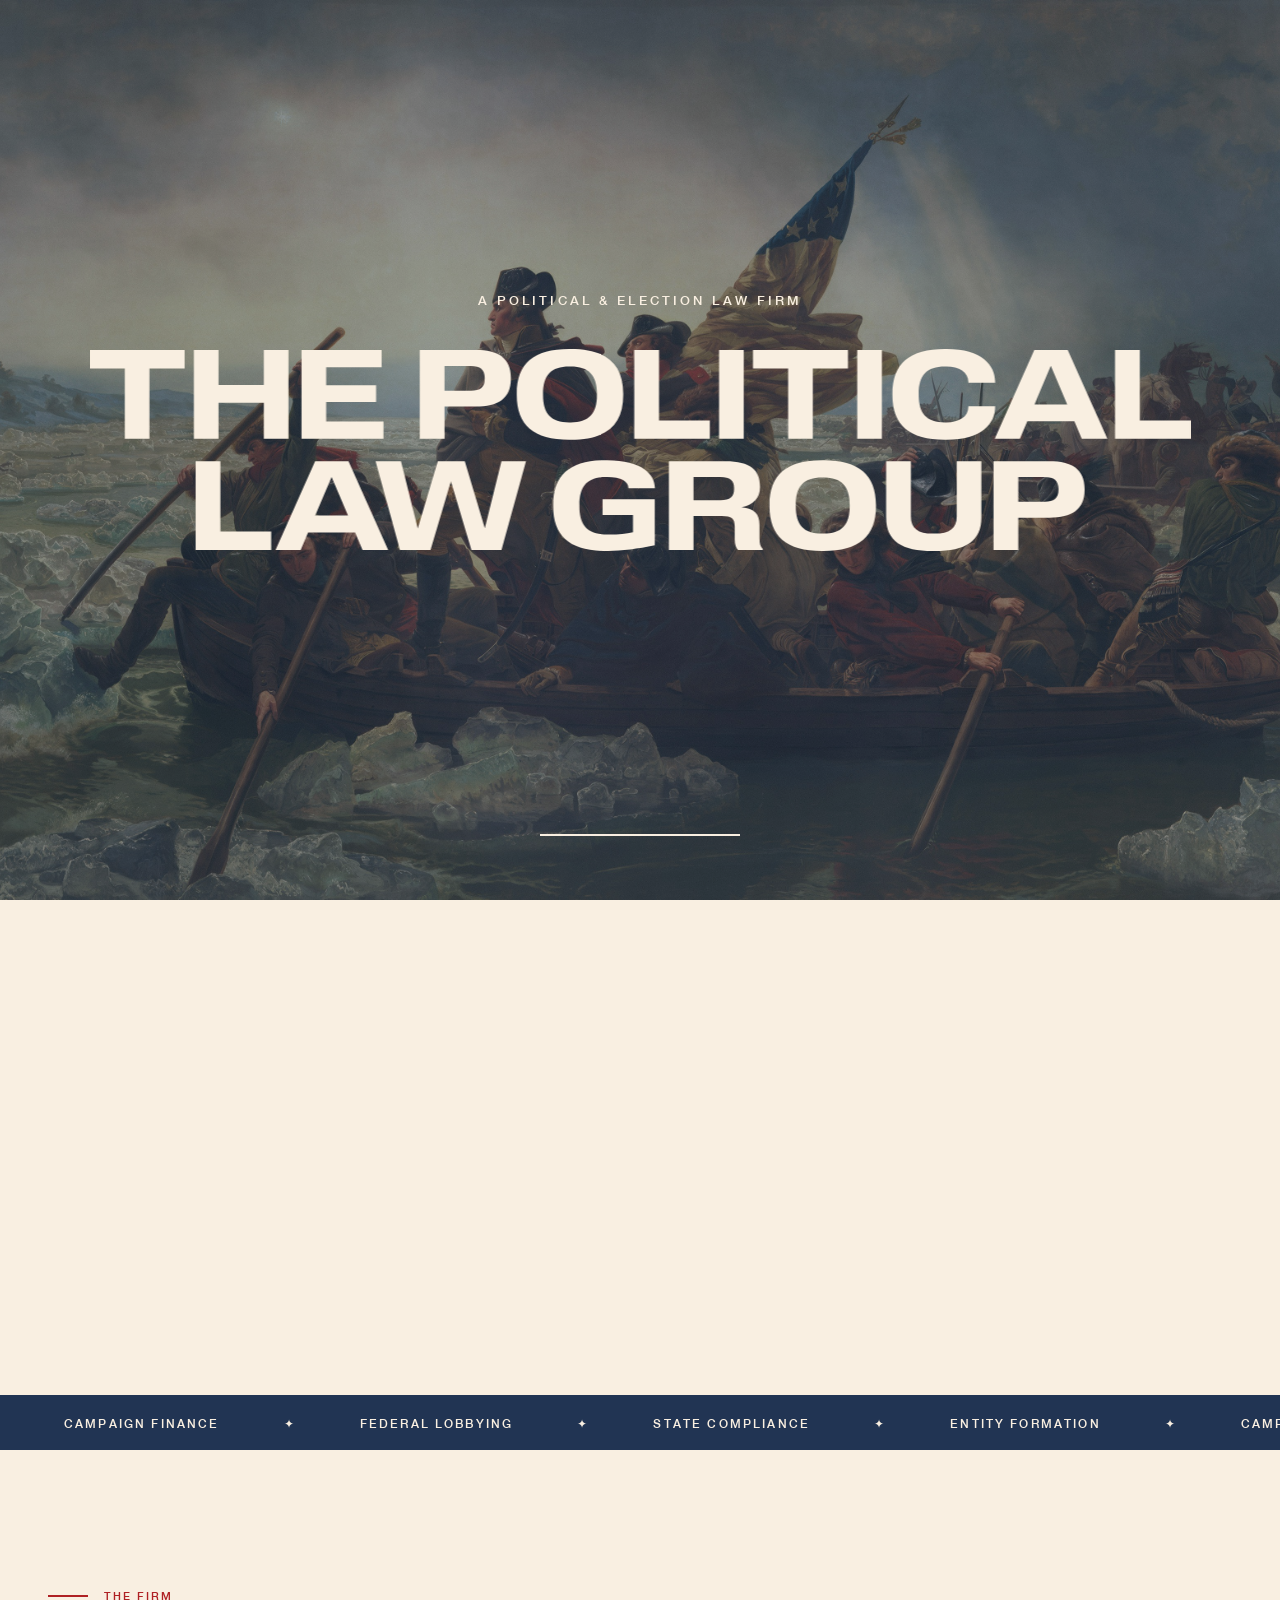
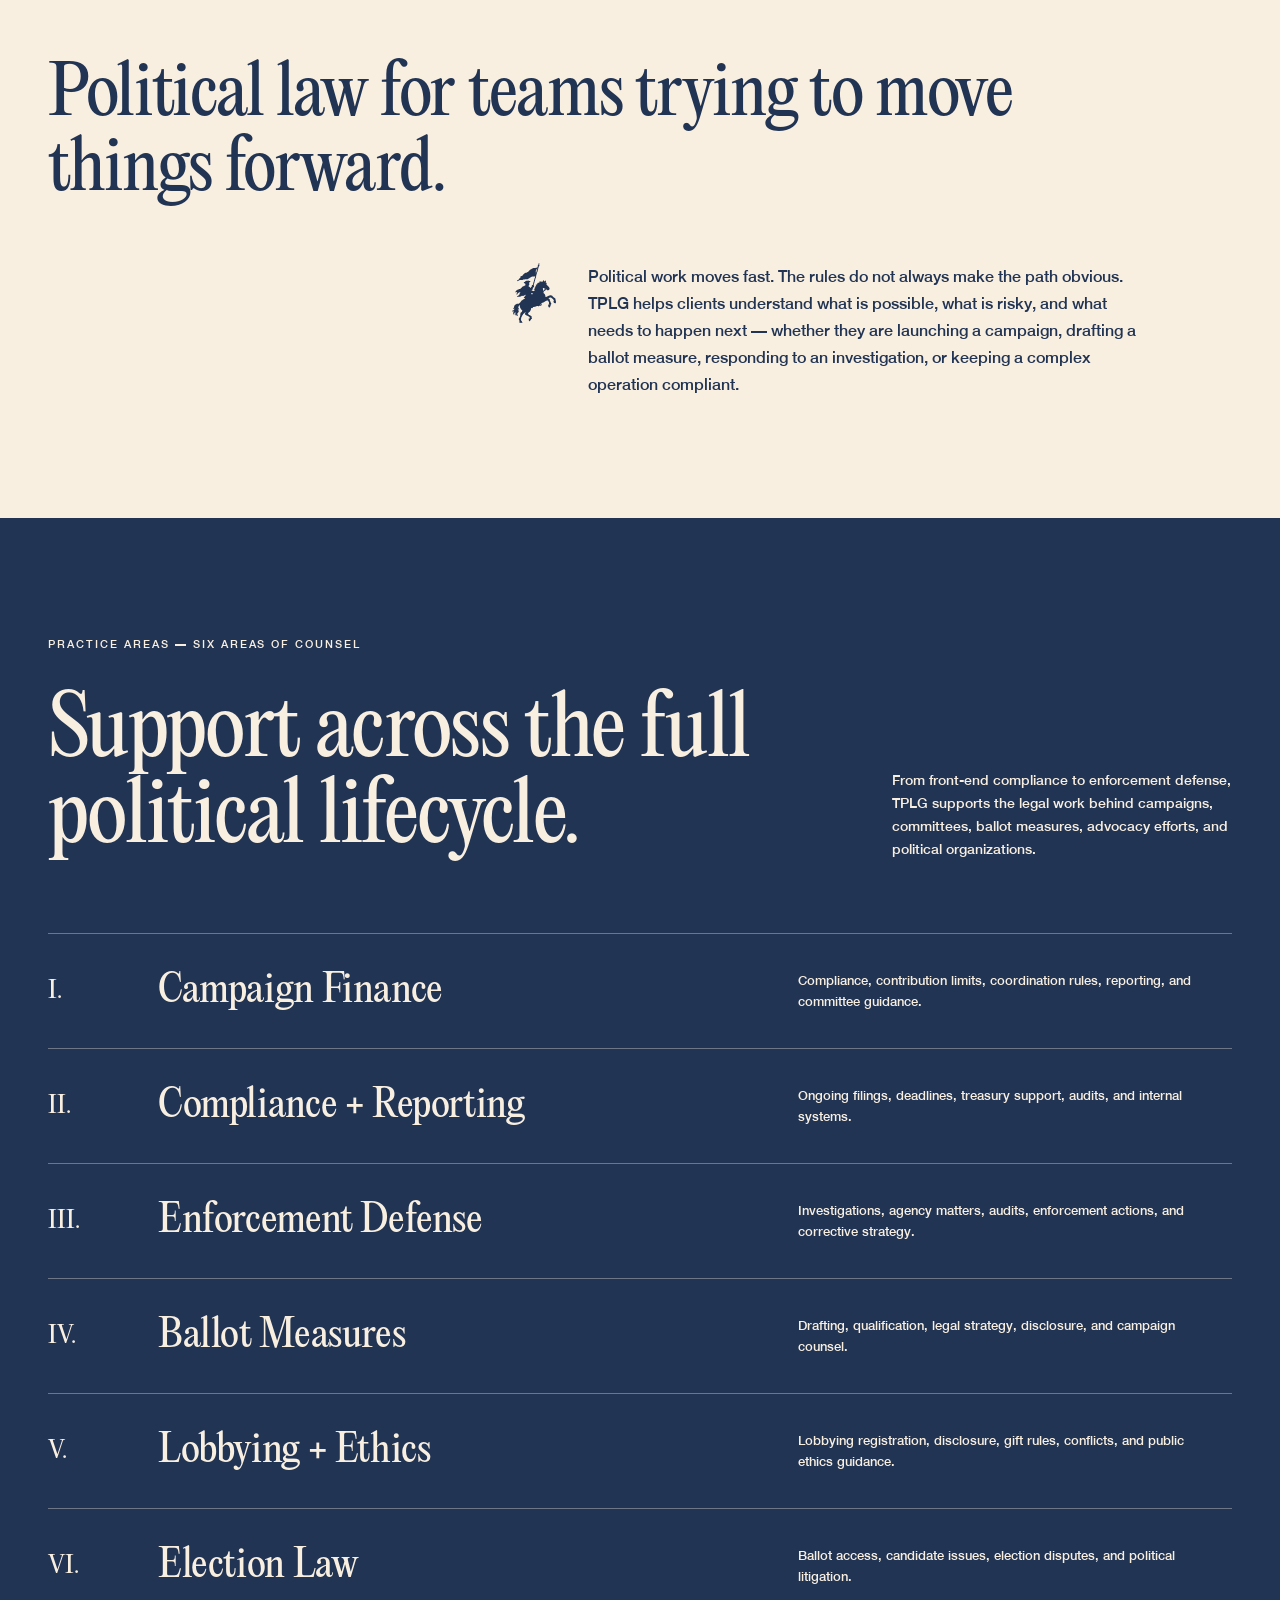
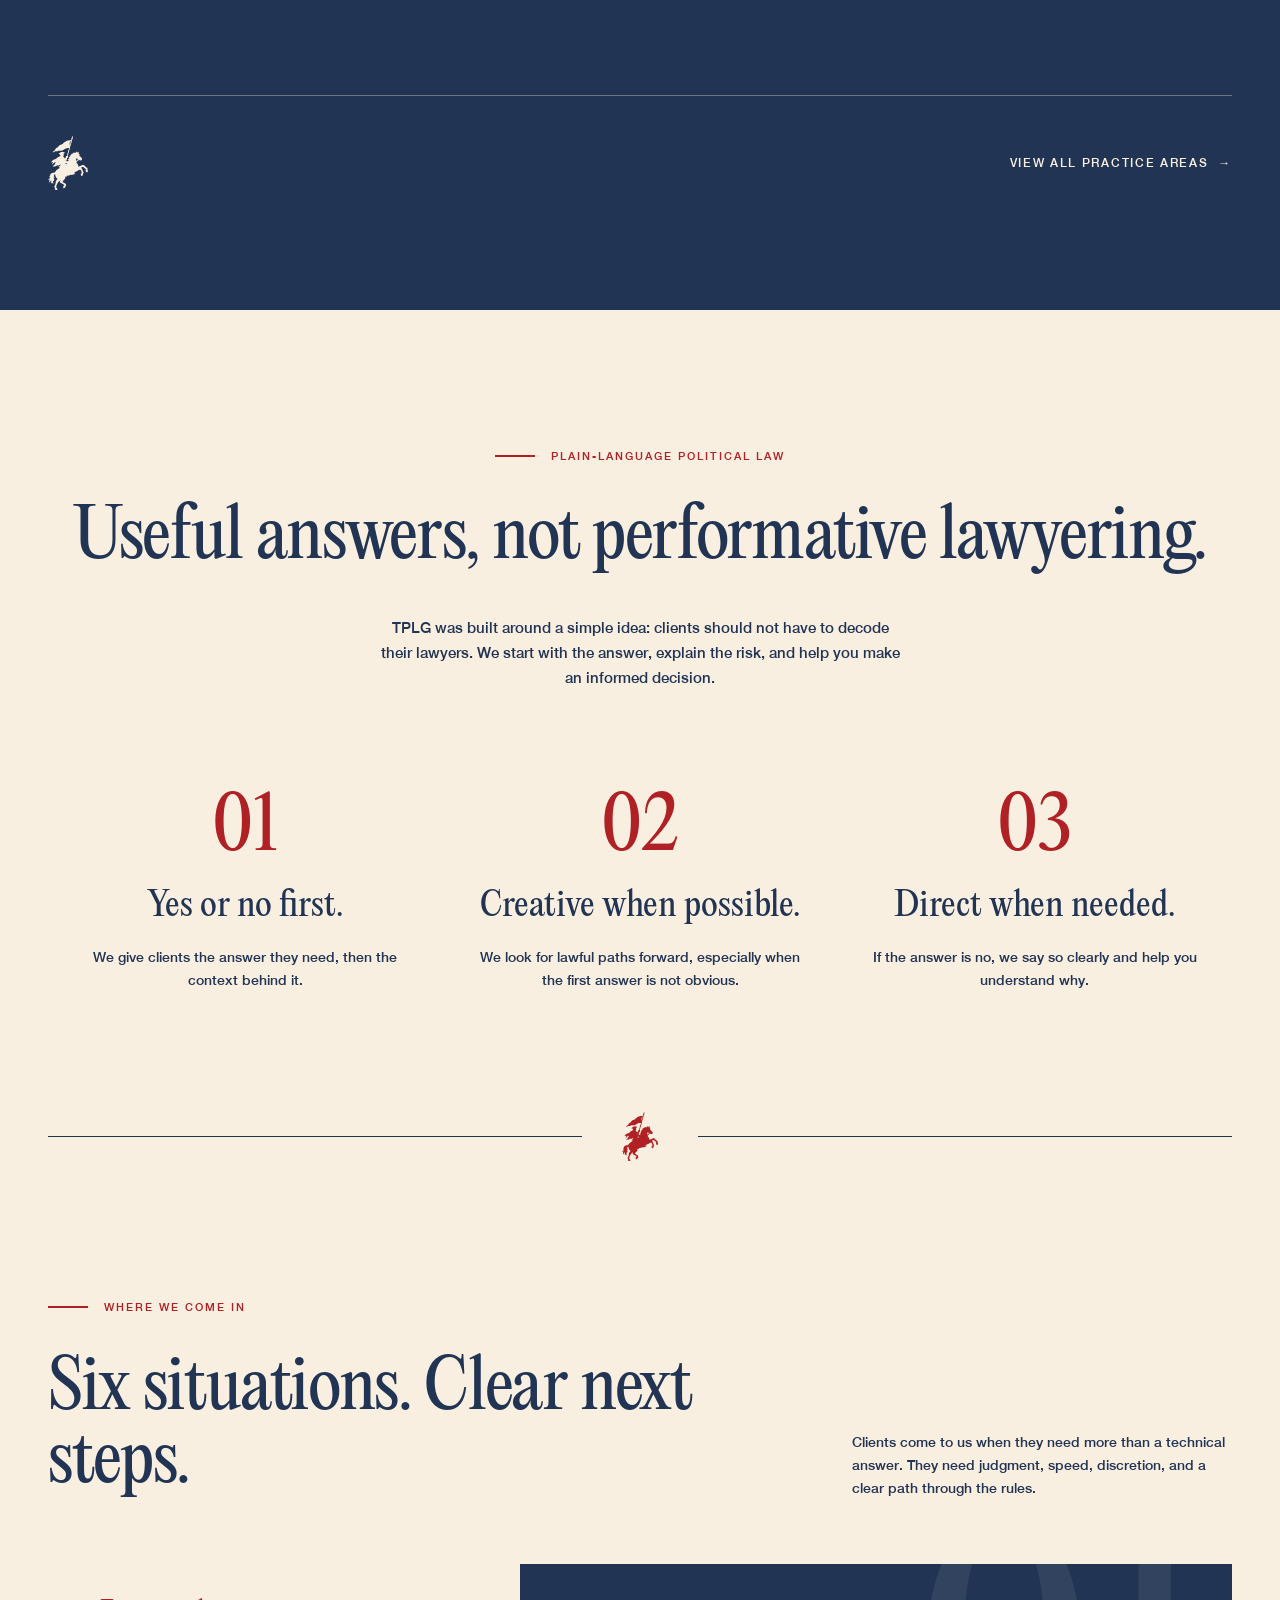
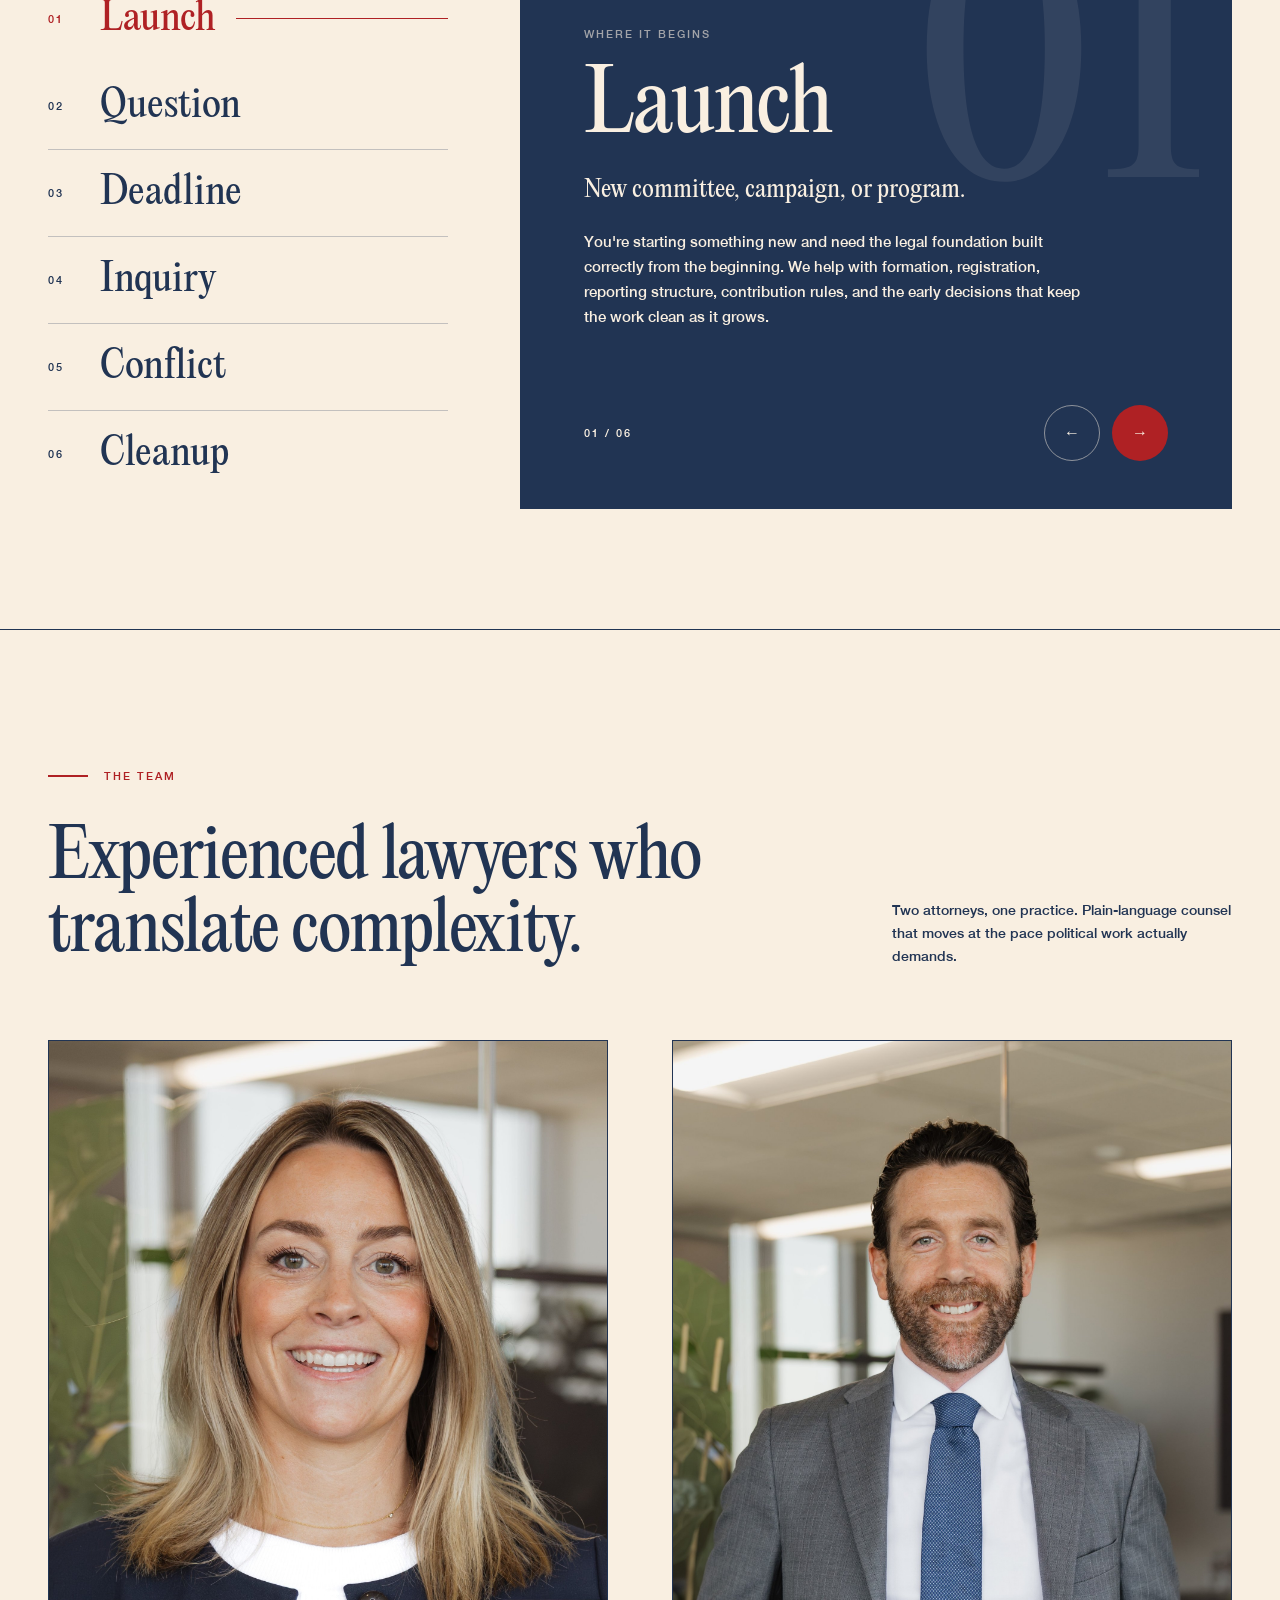
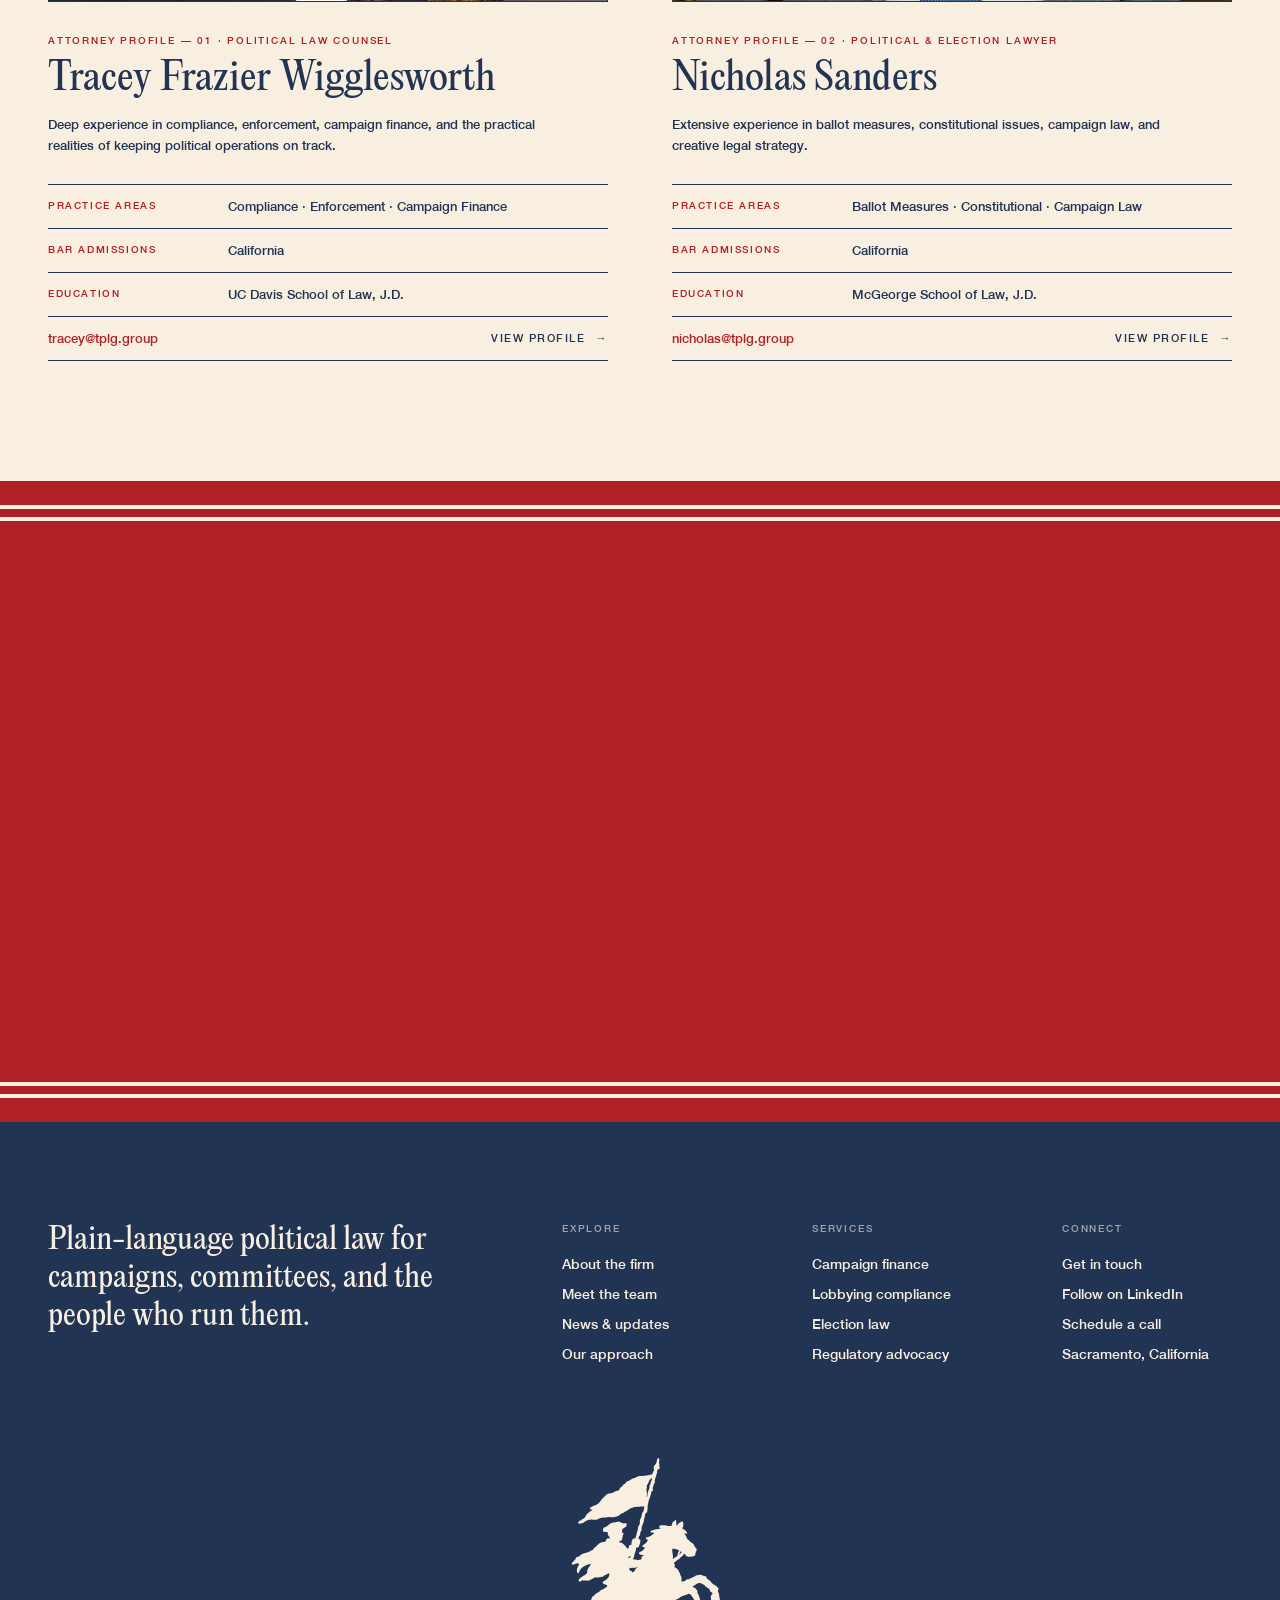
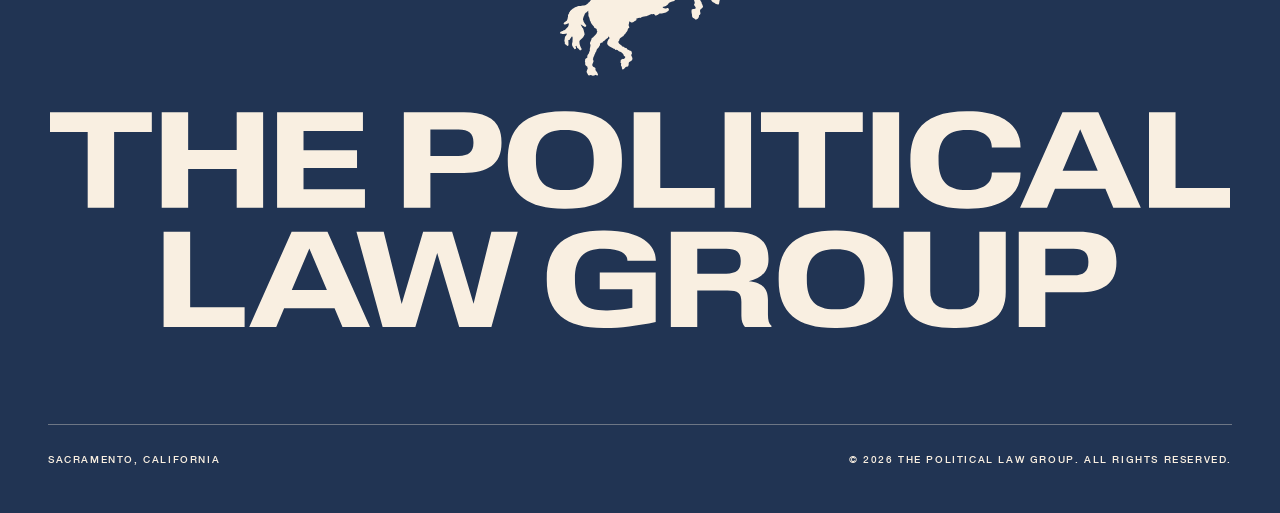
==== commit 939a987d: "New Getty plaza hero, remove all italics, full-bleed loader in phone mockup, mobile header padding C" ====
--- a/index.html
+++ b/index.html
@@ -71,6 +71,9 @@
         </div>
       </aside>
     </div>
+    <div class="menu__foot">
+      <span class="micro micro--dim">Sacramento, California</span>
+    </div>
   </div>
 
   <main>
@@ -85,7 +88,7 @@
         </div>
       </div>
       <div class="hero__image reveal-load" data-load-order="4">
-        <img src="assets/Sacramento.jpg" alt="The Sacramento skyline with the California State Capitol" />
+        <img src="assets/hero.jpg" alt="Aerial view of a civic plaza with a monument and fountain at dusk" />
       </div>
     </section>
 
--- a/styles.css
+++ b/styles.css
@@ -305,7 +305,8 @@
 }
 .menu__aside-links a:hover::after { transform: scaleX(1); transform-origin: left; }
 .menu__aside-bottom { display: flex; flex-direction: column; gap: 20px; }
-.menu__tagline { font-family: var(--font-display); font-style: italic; font-size: 22px; color: var(--cream); }
+.menu__tagline { font-family: var(--font-display); font-size: 22px; color: var(--cream); }
+.menu__foot { display: none; }
 
 /* ---------- hero ---------- */
 .hero { padding: 170px var(--gutter) 0; }
@@ -400,7 +401,6 @@
 .pa__row:hover { padding-left: 16px; background: rgba(249, 239, 225, 0.04); }
 .pa__numeral {
   font-family: var(--font-display);
-  font-style: italic;
   font-size: 24px;
   color: var(--cream);
   width: 110px;
@@ -457,7 +457,6 @@
 }
 .approach__num {
   font-family: var(--font-display);
-  font-style: italic;
   font-size: 72px;
   line-height: 1;
   color: var(--red);
@@ -512,7 +511,7 @@
 .index-item.is-active { border-bottom-color: transparent; }
 .index-item.is-active .index-item__num,
 .index-item.is-active .index-item__word { color: var(--red); }
-.index-item.is-active .index-item__word { font-style: italic; }
+.index-item.is-active .index-item__word { }
 .index-item.is-active .index-item__line { transform: scaleX(1); }
 
 .situation-card {
@@ -531,7 +530,6 @@
   right: 24px;
   top: -40px;
   font-family: var(--font-display);
-  font-style: italic;
   font-size: 320px;
   line-height: 1;
   color: rgba(249, 239, 225, 0.08);
@@ -548,7 +546,7 @@
   letter-spacing: -0.02em;
   color: var(--cream);
 }
-.situation-card__case { font-family: var(--font-display); font-style: italic; font-size: 24px; color: var(--cream); }
+.situation-card__case { font-family: var(--font-display); font-size: 24px; color: var(--cream); }
 .situation-card__body { font-size: 15px; line-height: 25px; color: var(--cream); max-width: 520px; }
 .situation-card__bottom { display: flex; align-items: center; justify-content: space-between; padding-top: 40px; }
 .micro--dim-cream { color: var(--cream-60); }
@@ -722,6 +720,81 @@
   .menu__wordmark { width: min(420px, 44vw); }
 }
 
+@media (max-width: 640px) {
+  :root { --gutter: 20px; }
+
+  /* nav */
+  .nav { padding: 28px var(--gutter) 22px; }
+  .nav__wordmark { width: min(200px, 52vw); }
+  .nav__side { gap: 12px; }
+  .nav__link { display: none; }
+  .menu-btn { padding: 11px 14px; }
+
+  /* menu overlay */
+  .menu__bar { padding: 18px var(--gutter); }
+  .menu__bar .micro--cream { display: none; }
+  .menu__body { padding: 48px var(--gutter) 32px; }
+  .menu__item { gap: 18px; padding: 26px 0; }
+  .menu__foot {
+    display: flex;
+    padding: 20px var(--gutter) 32px;
+    border-top: 1px solid var(--cream-35);
+  }
+
+  /* hero */
+  .hero { padding-top: 96px; }
+  .hero__title { font-size: clamp(44px, 14.5vw, 72px); line-height: 1.02; }
+  .hero__sub { padding-top: 32px; gap: 24px; }
+  .hero__dek { width: auto; max-width: 100%; }
+  .hero__mark img { width: 64px; }
+  .hero__image img { height: 340px; }
+
+  /* intro */
+  .intro { padding: 88px var(--gutter) 72px; gap: 36px; }
+  .intro__body-col { gap: 20px; }
+
+  /* practice areas */
+  .pa { padding: 80px var(--gutter); gap: 48px; }
+  .pa__row { padding: 24px 0; }
+  .pa__row:hover { padding-left: 0; }
+  .pa__numeral { width: 56px; font-size: 20px; }
+  .pa__desc { max-width: 100%; }
+
+  /* approach */
+  .approach { padding: 88px var(--gutter) 72px; gap: 28px; }
+  .approach__cols { flex-direction: column; gap: 40px; }
+  .approach__num { font-size: 56px; }
+
+  /* situations */
+  .situations { padding: 88px var(--gutter) 72px; gap: 40px; }
+  .situations__carousel { gap: 32px; }
+  .index-item { padding: 12px 0; }
+  .situation-card { padding: 36px 28px 28px; min-height: 0; }
+  .situation-card__ghost { font-size: 180px; top: -24px; right: 8px; }
+  .situation-card__body { max-width: 100%; }
+  .arrow-btn { width: 48px; height: 48px; }
+
+  /* team */
+  .team { padding: 88px var(--gutter) 72px; gap: 44px; }
+  .team__grid { gap: 56px; }
+  .profile__portrait img { height: 400px; }
+  .profile__row .micro { width: 120px; }
+
+  /* cta */
+  .cta { padding: 96px var(--gutter); gap: 32px; }
+  .cta__title { font-size: clamp(40px, 11vw, 64px); }
+  .cta__stripe { height: 12px; background-image: linear-gradient(to bottom, var(--cream) 0px, var(--cream) 3px, transparent 3px, transparent 9px, var(--cream) 9px, var(--cream) 12px); }
+  .cta__stripe--top { top: 16px; }
+  .cta__stripe--bottom { bottom: 16px; }
+
+  /* footer */
+  .footer { padding: 64px var(--gutter) 32px; gap: 56px; }
+  .footer__tagline { font-size: 24px; line-height: 32px; }
+  .footer__cols { flex-wrap: wrap; gap: 32px; }
+  .footer__col { width: 40%; min-width: 140px; }
+  .footer__bottom { flex-direction: column; align-items: flex-start; gap: 10px; }
+}
+
 @media (prefers-reduced-motion: reduce) {
   html { scroll-behavior: auto; }
   .reveal, .reveal-load { opacity: 1; transform: none; transition: none; }
